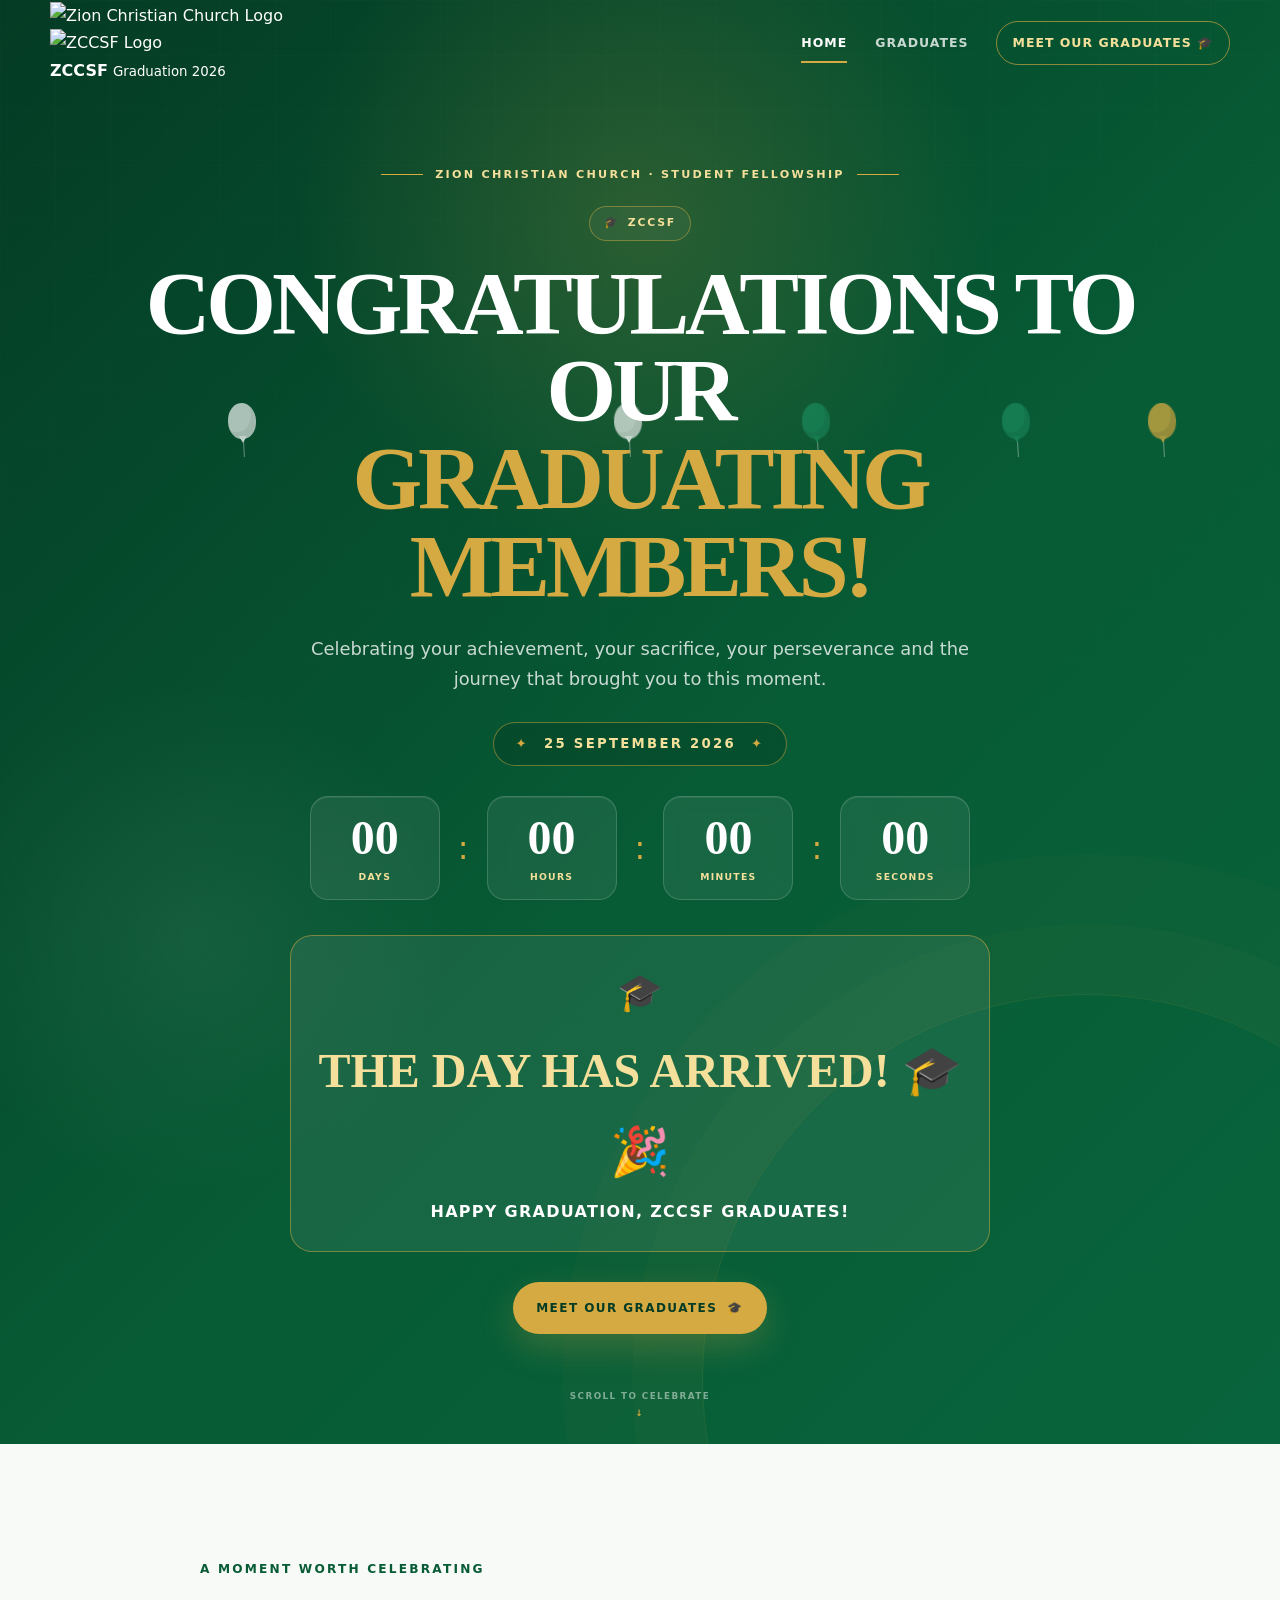
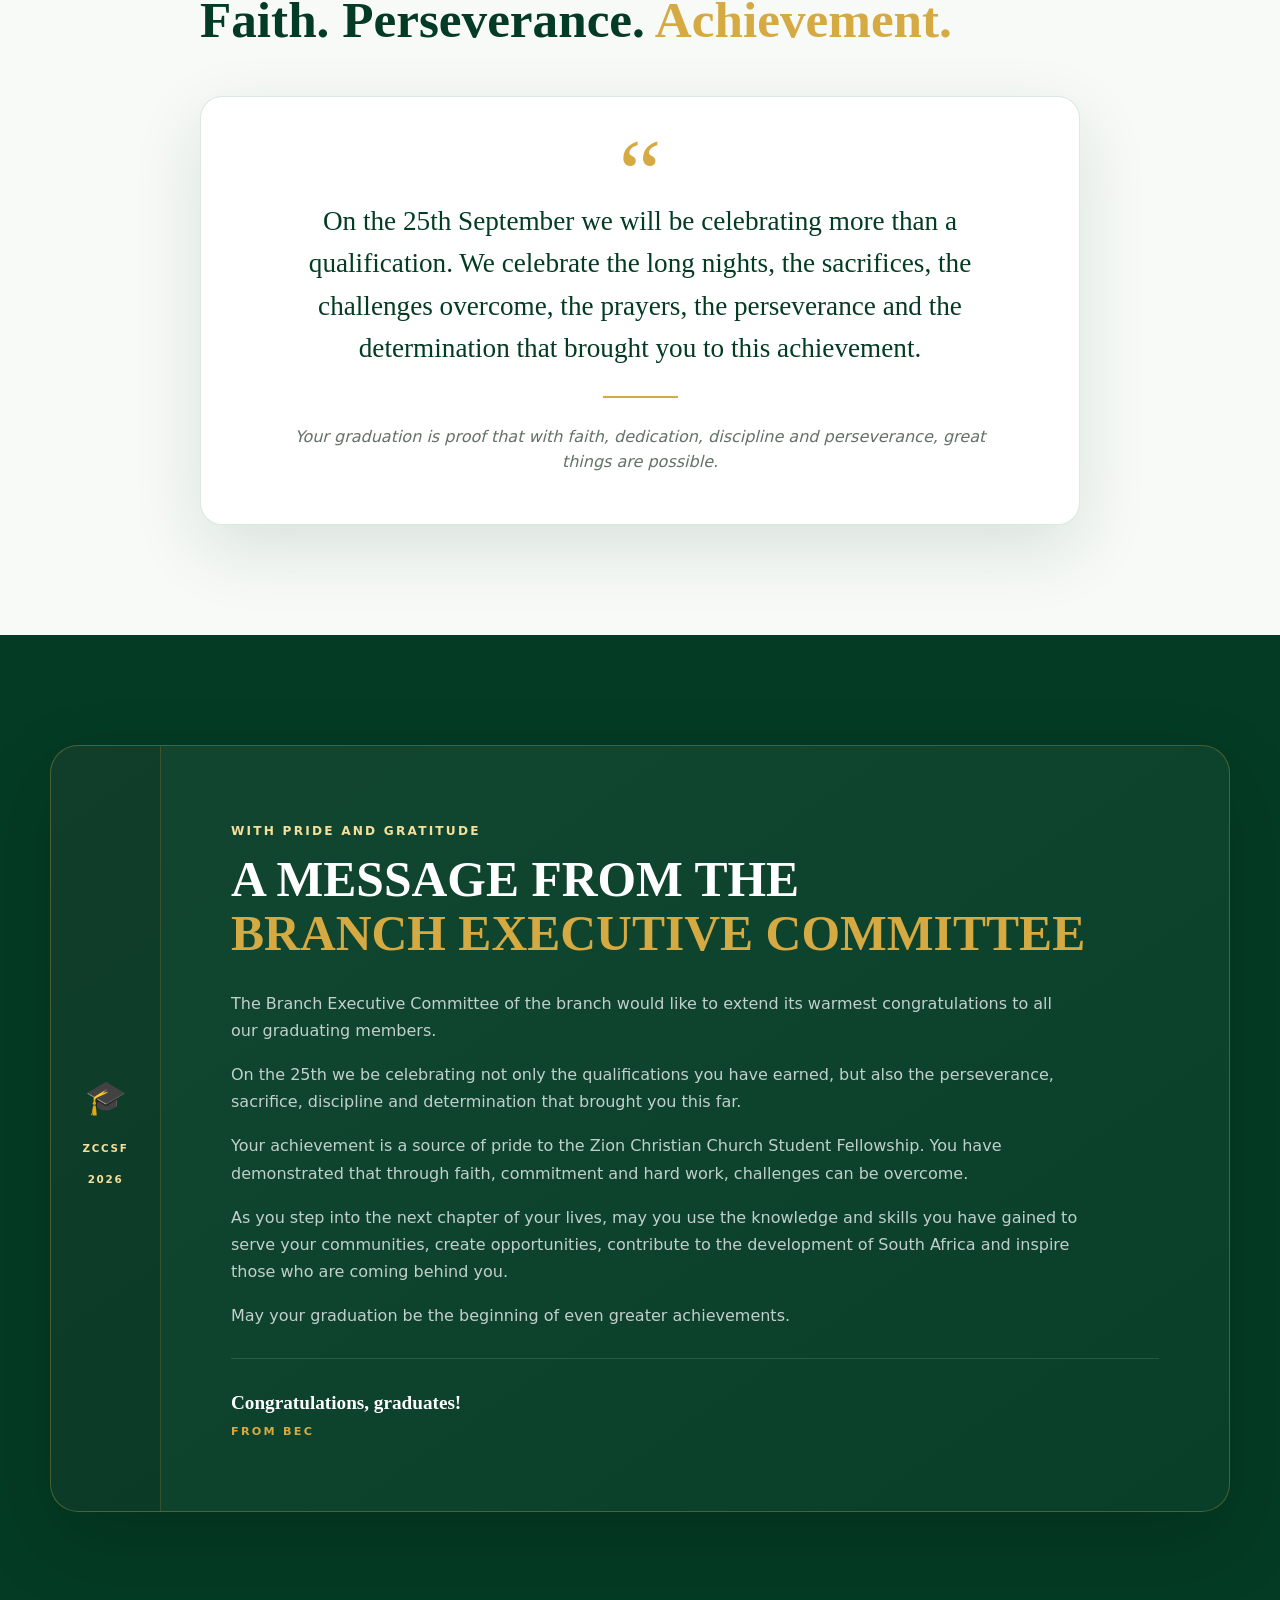
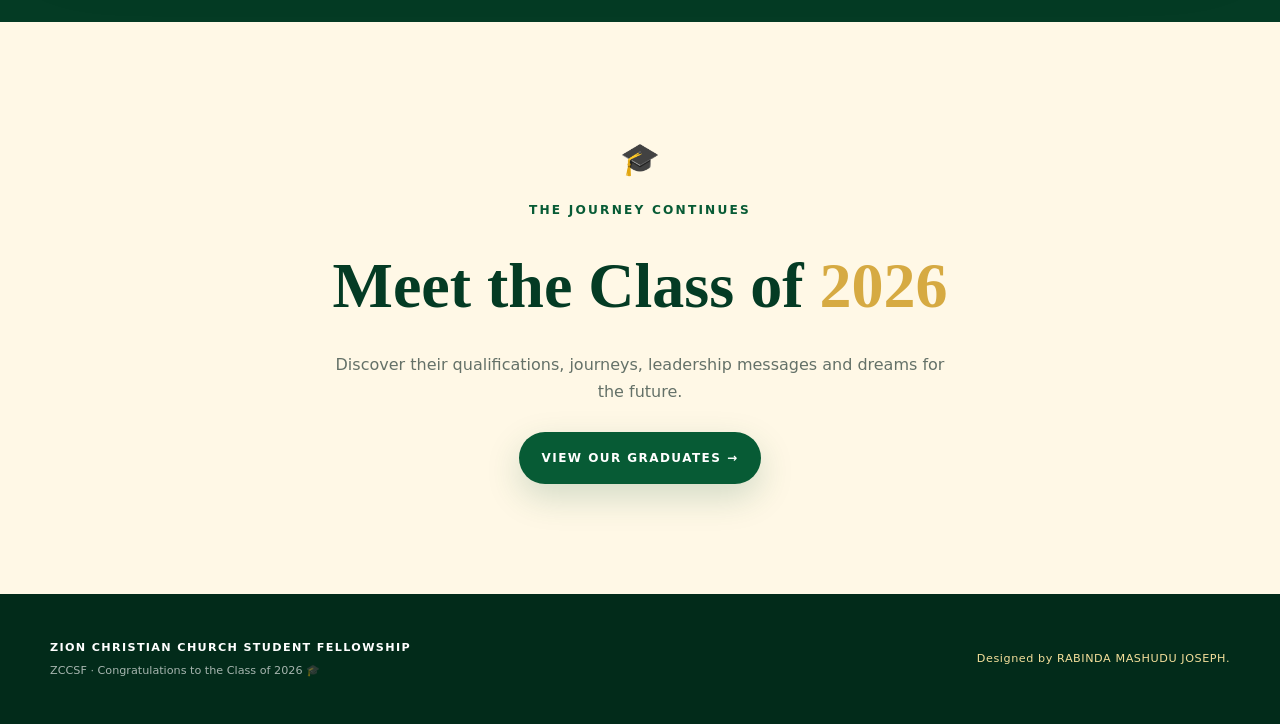
==== index.html @ c4aec748 "Update navigation header with brand logos Replaced brand link with logo links and added brand logos." ====
<!DOCTYPE html>
<html lang="en">
<head>
    <!-- =========================================================
         PAGE 1 — ZCCSF GRADUATION COUNTDOWN & CONGRATULATIONS
         ========================================================= -->
    <meta charset="UTF-8">
    <meta name="viewport" content="width=device-width, initial-scale=1.0">
    <meta name="description" content="ZCCSF Class of 2026 Graduation Congratulations">
    <title>ZCCSF | Graduation 2026</title>

    <!-- ONE MAIN CSS FILE FOR THE ENTIRE WEBSITE -->
    <link rel="stylesheet" href="css/style.css">
</head>

<body class="page-home">
    <!-- =========================================================
         DECORATIVE BACKGROUND
         ========================================================= -->
    <div class="ambient-glow glow-one"></div>
    <div class="ambient-glow glow-two"></div>
    <div id="celebration-layer" aria-hidden="true"></div>

    <!-- =========================================================
         NAVIGATION
         ========================================================= -->
    <header class="site-header">
        <nav class="navbar container" aria-label="Main navigation">
            <!--<a class="brand" href="index.html">
                <span class="brand-mark">Z</span>
                <span>
                    <strong>ZCCSF</strong>
                    <small>Graduation 2026</small>
                </span>
            </a>-->

            <div class="brand-logos">

    <a href="index.html" class="logo-link">
        <img
            src="images/zcc-logo.png"
            alt="Zion Christian Church Logo"
            class="site-logo"
        >
    </a>

    <span class="logo-divider"></span>

    <a href="index.html" class="logo-link">
        <img
            src="images/zccsf-logo.png"
            alt="ZCCSF Logo"
            class="site-logo"
        >
    </a>

    <span class="brand-text">
        <strong>ZCCSF</strong>
        <small>Graduation 2026</small>
    </span>

</div>

            <button class="nav-toggle" type="button" aria-label="Open navigation" aria-expanded="false">
                <span></span><span></span><span></span>
            </button>

            <div class="nav-links">
                <a class="active" href="index.html">Home</a>
                <a href="graduates.html">Graduates</a>
                <a class="nav-cta" href="graduates.html">Meet Our Graduates 🎓</a>
            </div>
        </nav>
    </header>

    <main>
        <!-- =====================================================
             HERO / COUNTDOWN
             ===================================================== -->
        <section class="hero section">
            <div class="hero-pattern"></div>

            <div class="container hero-content">
                <div class="eyebrow reveal">
                    <span class="eyebrow-line"></span>
                    ZION CHRISTIAN CHURCH · STUDENT FELLOWSHIP
                    <span class="eyebrow-line"></span>
                </div>

                <div class="hero-badge reveal">
                    <span>🎓</span>
                    <span>ZCCSF</span>
                </div>

                <h1 class="hero-title reveal">
                    CONGRATULATIONS TO OUR<br>
                    <span>GRADUATING MEMBERS!</span>
                </h1>

                <p class="hero-subtitle reveal">
                    Celebrating your achievement, your sacrifice, your perseverance
                    and the journey that brought you to this moment.
                </p>

                <div class="date-pill reveal">
                    <span class="date-icon">✦</span>
                    25 SEPTEMBER 2026
                    <span class="date-icon">✦</span>
                </div>

                <!-- LIVE COUNTDOWN -->
                <div id="countdown" class="countdown reveal" aria-live="polite">
                    <div class="time-box"><strong id="days">00</strong><span>DAYS</span></div>
                    <div class="time-separator">:</div>
                    <div class="time-box"><strong id="hours">00</strong><span>HOURS</span></div>
                    <div class="time-separator">:</div>
                    <div class="time-box"><strong id="minutes">00</strong><span>MINUTES</span></div>
                    <div class="time-separator">:</div>
                    <div class="time-box"><strong id="seconds">00</strong><span>SECONDS</span></div>
                </div>

                <div id="countdown-complete" class="countdown-complete" hidden>
                    <span class="complete-cap">🎓</span>
                    <h2>THE DAY HAS ARRIVED! 🎓🎉</h2>
                    <p>HAPPY GRADUATION, ZCCSF GRADUATES!</p>
                </div>

                <a class="button button-gold reveal" href="graduates.html">
                    MEET OUR GRADUATES <span>🎓</span>
                </a>
            </div>

            <!-- Floating balloons are generated by JavaScript -->
            <div class="balloon-field" id="balloon-field" aria-hidden="true"></div>

            <div class="scroll-hint">
                <span>SCROLL TO CELEBRATE</span>
                <span class="scroll-arrow">↓</span>
            </div>
        </section>

        <!-- =====================================================
             CONGRATULATORY MESSAGE
             ===================================================== -->
        <section class="message-section section section-light">
            <div class="container narrow-container">
                <div class="section-heading reveal">
                    <span class="section-kicker">A MOMENT WORTH CELEBRATING</span>
                    <h2>Faith. Perseverance. <span>Achievement.</span></h2>
                </div>

                <div class="quote-card reveal">
                    <div class="quote-mark">“</div>
                    <p>
                        <!--Today, we celebrate-->On the 25th September we will be celebrating more than a qualification. We celebrate the long nights,
                        the sacrifices, the challenges overcome, the prayers, the perseverance and
                        the determination that brought you to this achievement.
                    </p>
                    <div class="gold-rule"></div>
                    <p class="quote-secondary">
                        Your graduation is proof that with faith, dedication, discipline and perseverance,
                        great things are possible.
                    </p>
                </div>
            </div>
        </section>

        <!-- =====================================================
             BEC MESSAGE
             ===================================================== -->
        <section class="bec-section section">
            <div class="container">
                <div class="bec-card reveal">
                    <div class="bec-side">
                        <span class="mini-cap">🎓</span>
                        <span class="side-label">ZCCSF</span>
                        <span class="side-year">2026</span>
                    </div>

                    <div class="bec-content">
                        <span class="section-kicker">WITH PRIDE AND GRATITUDE</span>
                        <h2>A MESSAGE FROM THE<br><span>BRANCH EXECUTIVE COMMITTEE</span></h2>

                        <div class="bec-copy">
                            <p>
                                The Branch Executive Committee of the branch would like to extend its
                                warmest congratulations to all our graduating members.
                            </p>
                            <p>
                                <!--Today, we celebrate-->On the 25th we be celebrating not only the qualifications you have earned, but also
                                the perseverance, sacrifice, discipline and determination that brought you this far.
                            </p>
                            <p>
                                Your achievement is a source of pride to the Zion Christian Church Student Fellowship.
                                You have demonstrated that through faith, commitment and hard work, challenges can be overcome.
                            </p>
                            <p>
                                As you step into the next chapter of your lives, may you use the knowledge and skills
                                you have gained to serve your communities, create opportunities, contribute to the
                                development of South Africa and inspire those who are coming behind you.
                            </p>
                            <p>
                                May your graduation be the beginning of even greater achievements.
                            </p>
                        </div>

                        <div class="signature">
                            <strong>Congratulations, graduates!</strong>
                            <span>FROM BEC</span>
                        </div>
                    </div>
                </div>
            </div>
        </section>

        <!-- =====================================================
             PAGE 2 CALL-TO-ACTION
             ===================================================== -->
        <section class="cta-section section">
            <div class="container cta-content reveal">
                <span class="floating-cap">🎓</span>
                <span class="section-kicker">THE JOURNEY CONTINUES</span>
                <h2>Meet the Class of <span>2026</span></h2>
                <p>Discover their qualifications, journeys, leadership messages and dreams for the future.</p>
                <a class="button button-green" href="graduates.html">VIEW OUR GRADUATES →</a>
            </div>
        </section>
    </main>

    <!-- =========================================================
         FOOTER
         ========================================================= -->
    <footer class="site-footer">
        <div class="container footer-inner">
            <div>
                <strong>ZION CHRISTIAN CHURCH STUDENT FELLOWSHIP</strong>
                <span>ZCCSF · Congratulations to the Class of 2026 🎓</span>
            </div>
            <div class="footer-credit">Designed by RABINDA MASHUDU JOSEPH.</div>
        </div>
    </footer>

    <!-- ONE MAIN JAVASCRIPT FILE -->
    <script src="js/script.js"></script>
</body>
</html>
---- css/style.css ----
/* ================================================================
   ZCCSF GRADUATION 2026 — MAIN STYLESHEET
   This ONE file controls index.html and graduates.html.
   ================================================================ */

/* =========================
   01. DESIGN TOKENS
   ========================= */
:root {
    --white: #ffffff;
    --off-white: #f7faf7;
    --green: #075b35;
    --green-dark: #043b24;
    --green-mid: #0b7445;
    --green-soft: #e8f3ec;
    --gold: #d6aa42;
    --gold-light: #f4df9b;
    --gold-pale: #fff8e6;
    --ink: #14221a;
    --muted: #647168;
    --line: rgba(7, 91, 53, 0.14);
    --shadow: 0 24px 70px rgba(4, 59, 36, 0.12);
    --shadow-soft: 0 12px 35px rgba(4, 59, 36, 0.09);
    --radius: 22px;
    --container: 1180px;
}

/* =========================
   02. RESET & GLOBAL
   ========================= */
* {
    box-sizing: border-box;
    margin: 0;
    padding: 0;
}

html {
    scroll-behavior: smooth;
}

body {
    min-width: 320px;
    overflow-x: hidden;
    color: var(--ink);
    background: var(--white);
    font-family: Inter, ui-sans-serif, system-ui, -apple-system, BlinkMacSystemFont, "Segoe UI", sans-serif;
    line-height: 1.7;
}

body::selection {
    background: var(--gold);
    color: var(--green-dark);
}

img {
    display: block;
    width: 100%;
    max-width: 100%;
}

a {
    color: inherit;
    text-decoration: none;
}

button,
a {
    -webkit-tap-highlight-color: transparent;
}

button {
    font: inherit;
}

.container {
    width: min(var(--container), calc(100% - 40px));
    margin-inline: auto;
}

.narrow-container {
    width: min(880px, calc(100% - 40px));
}

.section {
    position: relative;
    padding: 110px 0;
}

.section-light {
    background: var(--off-white);
}

.centered {
    text-align: center;
}

.section-heading {
    margin-bottom: 48px;
}

.section-kicker {
    display: inline-flex;
    align-items: center;
    gap: 9px;
    color: var(--green);
    font-size: 0.76rem;
    font-weight: 800;
    letter-spacing: 0.18em;
}

.section-heading h2,
.impact-heading h2 {
    margin-top: 10px;
    color: var(--green-dark);
    font-family: Georgia, "Times New Roman", serif;
    font-size: clamp(2rem, 4vw, 3.35rem);
    line-height: 1.12;
}

.section-heading h2 span,
.impact-heading h2 span,
.hero-title span,
.page-banner h1 span,
.cta-content h2 span,
.final-content h2 span {
    color: var(--gold);
}

.section-heading p {
    max-width: 650px;
    margin: 15px auto 0;
    color: var(--muted);
}

/* =========================
   03. NAVIGATION
   ========================= */
.site-header {
    position: absolute;
    z-index: 100;
    top: 0;
    left: 0;
    width: 100%;
    color: var(--white);
}

.page-graduates .site-header {
    position: relative;
    background: var(--green-dark);
}

.navbar {
    display: flex;
    min-height: 86px;
    align-items: center;
    justify-content: space-between;
    gap: 30px;
}

.brand {
    display: inline-flex;
    align-items: center;
    gap: 11px;
}

.brand-mark {
    display: grid;
    width: 43px;
    height: 43px;
    place-items: center;
    border: 1px solid rgba(255,255,255,.45);
    border-radius: 50%;
    color: var(--green-dark);
    background: var(--gold);
    font-family: Georgia, serif;
    font-size: 1.3rem;
    font-weight: 900;
}

.brand strong,
.brand small {
    display: block;
}

.brand strong {
    font-size: 0.95rem;
    letter-spacing: .08em;
}

.brand small {
    color: rgba(255,255,255,.65);
    font-size: .66rem;
    letter-spacing: .1em;
    text-transform: uppercase;
}

.nav-links {
    display: flex;
    align-items: center;
    gap: 28px;
}

.nav-links a {
    position: relative;
    color: rgba(255,255,255,.78);
    font-size: .78rem;
    font-weight: 750;
    letter-spacing: .08em;
    text-transform: uppercase;
    transition: color .25s ease;
}

.nav-links a:hover,
.nav-links a.active {
    color: var(--white);
}

.nav-links a.active::after {
    position: absolute;
    right: 0;
    bottom: -9px;
    left: 0;
    height: 2px;
    content: "";
    background: var(--gold);
}

.nav-links .nav-cta {
    padding: 10px 15px;
    border: 1px solid rgba(214,170,66,.65);
    border-radius: 999px;
    color: var(--gold-light);
}

.nav-links .nav-cta::after {
    display: none;
}

.nav-toggle {
    display: none;
    width: 44px;
    height: 44px;
    border: 1px solid rgba(255,255,255,.25);
    border-radius: 12px;
    background: transparent;
    cursor: pointer;
}

.nav-toggle span {
    display: block;
    width: 20px;
    height: 2px;
    margin: 4px auto;
    background: var(--white);
}

/* =========================
   04. HERO
   ========================= */
.hero {
    display: flex;
    min-height: 100svh;
    align-items: center;
    overflow: hidden;
    color: var(--white);
    background:
        radial-gradient(circle at 50% 15%, rgba(214,170,66,.18), transparent 25%),
        linear-gradient(135deg, var(--green-dark), var(--green) 55%, #08643c);
}

.hero::before {
    position: absolute;
    inset: 0;
    content: "";
    opacity: .24;
    background-image:
        linear-gradient(rgba(255,255,255,.05) 1px, transparent 1px),
        linear-gradient(90deg, rgba(255,255,255,.05) 1px, transparent 1px);
    background-size: 55px 55px;
    mask-image: linear-gradient(to bottom, black, transparent 80%);
}

.hero::after {
    position: absolute;
    right: -15vw;
    bottom: -25vw;
    width: 60vw;
    height: 60vw;
    border: 1px solid rgba(214,170,66,.12);
    border-radius: 50%;
    box-shadow: 0 0 0 70px rgba(214,170,66,.025), 0 0 0 140px rgba(214,170,66,.018);
    content: "";
}

.hero-pattern {
    position: absolute;
    inset: 0;
    pointer-events: none;
    background: radial-gradient(circle at 15% 65%, rgba(255,255,255,.06), transparent 18%);
}

.hero-content {
    position: relative;
    z-index: 5;
    padding-top: 55px;
    text-align: center;
}

.eyebrow {
    display: flex;
    align-items: center;
    justify-content: center;
    gap: 12px;
    margin-bottom: 22px;
    color: var(--gold-light);
    font-size: .7rem;
    font-weight: 800;
    letter-spacing: .2em;
}

.eyebrow-line {
    width: 42px;
    height: 1px;
    background: var(--gold);
}

.hero-badge {
    display: inline-flex;
    align-items: center;
    gap: 8px;
    padding: 7px 14px;
    margin-bottom: 18px;
    border: 1px solid rgba(214,170,66,.45);
    border-radius: 999px;
    color: var(--gold-light);
    background: rgba(255,255,255,.04);
    font-size: .68rem;
    font-weight: 800;
    letter-spacing: .16em;
}

.hero-title {
    max-width: 1000px;
    margin-inline: auto;
    font-family: Georgia, "Times New Roman", serif;
    font-size: clamp(2.7rem, 7vw, 6.3rem);
    line-height: .98;
    letter-spacing: -.045em;
}

.hero-subtitle {
    max-width: 690px;
    margin: 24px auto 0;
    color: rgba(255,255,255,.78);
    font-size: clamp(.95rem, 1.8vw, 1.12rem);
}

.date-pill {
    display: inline-flex;
    align-items: center;
    gap: 15px;
    padding: 10px 22px;
    margin: 27px auto 30px;
    border: 1px solid rgba(214,170,66,.48);
    border-radius: 999px;
    color: var(--gold-light);
    background: rgba(0,0,0,.12);
    font-size: .83rem;
    font-weight: 900;
    letter-spacing: .17em;
}

.date-icon {
    color: var(--gold);
}

.countdown {
    display: flex;
    align-items: center;
    justify-content: center;
    gap: clamp(6px, 2vw, 18px);
    margin: 0 auto 35px;
}

.time-box {
    min-width: clamp(62px, 11vw, 130px);
    padding: 17px 10px 14px;
    border: 1px solid rgba(255,255,255,.16);
    border-radius: 18px;
    background: rgba(255,255,255,.07);
    box-shadow: inset 0 1px rgba(255,255,255,.08);
    backdrop-filter: blur(12px);
}

.time-box strong {
    display: block;
    color: var(--white);
    font-family: Georgia, serif;
    font-size: clamp(1.8rem, 4vw, 3rem);
    line-height: 1;
}

.time-box span {
    display: block;
    margin-top: 7px;
    color: var(--gold-light);
    font-size: .58rem;
    font-weight: 900;
    letter-spacing: .14em;
}

.time-separator {
    color: var(--gold);
    font-size: 2rem;
    font-weight: 200;
}

.countdown-complete {
    max-width: 700px;
    padding: 26px;
    margin: 0 auto 30px;
    border: 1px solid rgba(214,170,66,.5);
    border-radius: var(--radius);
    background: rgba(255,255,255,.07);
}

.countdown-complete[hidden] {
    display: none;
}

.complete-cap {
    display: block;
    margin-bottom: 5px;
    font-size: 2.3rem;
}

.countdown-complete h2 {
    color: var(--gold-light);
    font-family: Georgia, serif;
    font-size: clamp(1.7rem, 4vw, 3rem);
}

.countdown-complete p {
    margin-top: 5px;
    font-weight: 800;
    letter-spacing: .08em;
}

.button {
    display: inline-flex;
    min-height: 52px;
    align-items: center;
    justify-content: center;
    gap: 10px;
    padding: 12px 23px;
    border-radius: 999px;
    font-size: .75rem;
    font-weight: 900;
    letter-spacing: .12em;
    text-transform: uppercase;
    transition: transform .25s ease, box-shadow .25s ease, background .25s ease;
}

.button:hover {
    transform: translateY(-3px);
}

.button-gold {
    color: var(--green-dark);
    background: var(--gold);
    box-shadow: 0 13px 35px rgba(214,170,66,.24);
}

.button-green {
    color: var(--white);
    background: var(--green);
    box-shadow: 0 13px 35px rgba(7,91,53,.18);
}

.scroll-hint {
    position: absolute;
    z-index: 5;
    bottom: 23px;
    left: 50%;
    display: grid;
    gap: 2px;
    justify-items: center;
    transform: translateX(-50%);
    color: rgba(255,255,255,.48);
    font-size: .55rem;
    font-weight: 800;
    letter-spacing: .16em;
}

.scroll-arrow {
    color: var(--gold);
    animation: bob 1.6s ease-in-out infinite;
}

/* =========================
   05. BALLOONS & PARTICLES
   ========================= */
.balloon-field {
    position: absolute;
    z-index: 3;
    inset: 0;
    pointer-events: none;
}

.balloon {
    position: absolute;
    bottom: -120px;
    width: 28px;
    height: 36px;
    border-radius: 50% 50% 48% 48%;
    opacity: .75;
    cursor: pointer;
    pointer-events: auto;
    animation: floatBalloon var(--duration) linear forwards;
}

.balloon::before {
    position: absolute;
    right: 4px;
    bottom: -18px;
    left: 50%;
    width: 1px;
    height: 20px;
    content: "";
    background: rgba(255,255,255,.5);
}

.balloon::after {
    position: absolute;
    bottom: -4px;
    left: 50%;
    width: 0;
    height: 0;
    border-right: 4px solid transparent;
    border-left: 4px solid transparent;
    border-top: 7px solid currentColor;
    content: "";
    transform: translateX(-50%);
}

.balloon.gold {
    color: var(--gold);
    background: var(--gold);
    box-shadow: inset -5px -7px rgba(0,0,0,.08);
}

.balloon.white {
    color: var(--white);
    background: rgba(255,255,255,.88);
    box-shadow: inset -5px -7px rgba(0,0,0,.06);
}

.balloon.green {
    color: #19875a;
    background: #19875a;
    box-shadow: inset -5px -7px rgba(0,0,0,.08);
}

.confetti-piece {
    position: fixed;
    z-index: 999;
    width: 7px;
    height: 12px;
    pointer-events: none;
    animation: confettiFall 900ms cubic-bezier(.15,.8,.25,1) forwards;
}

/* =========================
   06. MESSAGE / BEC
   ========================= */
.quote-card {
    position: relative;
    padding: 50px clamp(25px, 6vw, 70px);
    border: 1px solid var(--line);
    border-radius: var(--radius);
    background: var(--white);
    box-shadow: var(--shadow);
    text-align: center;
}

.quote-mark {
    color: var(--gold);
    font-family: Georgia, serif;
    font-size: 6rem;
    line-height: .55;
}

.quote-card p {
    color: var(--green-dark);
    font-family: Georgia, serif;
    font-size: clamp(1.2rem, 2.5vw, 1.7rem);
    line-height: 1.55;
}

.gold-rule {
    width: 75px;
    height: 2px;
    margin: 27px auto;
    background: var(--gold);
}

.quote-card .quote-secondary {
    color: var(--muted);
    font-family: inherit;
    font-size: 1rem;
    font-style: italic;
}

.bec-section {
    background: var(--green-dark);
    color: var(--white);
}

.bec-card {
    display: grid;
    grid-template-columns: 110px 1fr;
    overflow: hidden;
    border: 1px solid rgba(214,170,66,.3);
    border-radius: 28px;
    background: linear-gradient(145deg, rgba(255,255,255,.06), rgba(255,255,255,.025));
    box-shadow: 0 30px 80px rgba(0,0,0,.16);
}

.bec-side {
    display: flex;
    flex-direction: column;
    align-items: center;
    justify-content: center;
    gap: 14px;
    padding: 30px 10px;
    border-right: 1px solid rgba(214,170,66,.2);
    background: rgba(0,0,0,.12);
}

.mini-cap {
    font-size: 2.1rem;
}

.side-label,
.side-year {
    color: var(--gold-light);
    font-size: .65rem;
    font-weight: 900;
    letter-spacing: .16em;
}

.bec-content {
    padding: clamp(30px, 6vw, 70px);
}

.bec-content .section-kicker {
    color: var(--gold-light);
}

.bec-content h2 {
    margin: 9px 0 28px;
    font-family: Georgia, serif;
    font-size: clamp(1.9rem, 4vw, 3.1rem);
    line-height: 1.1;
}

.bec-content h2 span {
    color: var(--gold);
}

.bec-copy {
    max-width: 850px;
    color: rgba(255,255,255,.75);
}

.bec-copy p + p {
    margin-top: 17px;
}

.signature {
    display: flex;
    flex-direction: column;
    gap: 3px;
    padding-top: 28px;
    margin-top: 28px;
    border-top: 1px solid rgba(255,255,255,.12);
}

.signature strong {
    color: var(--white);
    font-family: Georgia, serif;
    font-size: 1.2rem;
}

.signature span {
    color: var(--gold);
    font-size: .7rem;
    font-weight: 900;
    letter-spacing: .2em;
}

/* =========================
   07. CTA
   ========================= */
.cta-section {
    overflow: hidden;
    background: var(--gold-pale);
}

.cta-content {
    text-align: center;
}

.cta-content h2 {
    margin: 10px 0;
    color: var(--green-dark);
    font-family: Georgia, serif;
    font-size: clamp(2.2rem, 5vw, 4.3rem);
}

.cta-content p {
    max-width: 620px;
    margin: 0 auto 27px;
    color: var(--muted);
}

.floating-cap {
    display: block;
    margin-bottom: 8px;
    font-size: 2rem;
    animation: capFloat 2.7s ease-in-out infinite;
}

/* =========================
   08. PAGE BANNER
   ========================= */
.page-banner {
    position: relative;
    overflow: hidden;
    padding: 105px 0 90px;
    color: var(--white);
    background:
        radial-gradient(circle at 80% 15%, rgba(214,170,66,.22), transparent 28%),
        linear-gradient(135deg, var(--green-dark), var(--green));
}

.page-banner::after {
    position: absolute;
    right: -80px;
    bottom: -140px;
    width: 360px;
    height: 360px;
    border: 1px solid rgba(214,170,66,.25);
    border-radius: 50%;
    content: "";
}

.page-banner-content {
    position: relative;
    z-index: 2;
}

.page-banner .section-kicker {
    color: var(--gold-light);
}

.page-banner h1 {
    max-width: 800px;
    margin-top: 10px;
    font-family: Georgia, serif;
    font-size: clamp(2.5rem, 6vw, 5rem);
    line-height: 1;
    letter-spacing: -.04em;
}

.page-banner p {
    margin-top: 15px;
    color: rgba(255,255,255,.72);
}

/* =========================
   09. LEADERS
   ========================= */
.leaders-grid {
    display: grid;
    grid-template-columns: repeat(2, 1fr);
    gap: 25px;
}

.leader-card {
    overflow: hidden;
    border: 1px solid var(--line);
    border-radius: var(--radius);
    background: var(--white);
    box-shadow: var(--shadow-soft);
}

.leader-photo {
    position: relative;
    height: 290px;
    overflow: hidden;
    background:
        linear-gradient(145deg, rgba(7,91,53,.94), rgba(4,59,36,.98)),
        repeating-linear-gradient(45deg, transparent 0 12px, rgba(214,170,66,.1) 12px 13px);
}

.leader-photo img {
    height: 100%;
    object-fit: cover;
}

.leader-photo.placeholder .photo-placeholder {
    display: grid;
}

.photo-placeholder {
    position: absolute;
    inset: 0;
    display: none;
    place-items: center;
    color: rgba(255,255,255,.78);
    font-size: .8rem;
    font-weight: 900;
    letter-spacing: .16em;
    line-height: 1.6;
    text-align: center;
}

.leader-body {
    padding: 30px;
}

.leader-role,
.graduate-label {
    color: var(--green);
    font-size: .66rem;
    font-weight: 900;
    letter-spacing: .16em;
}

.leader-body h3 {
    margin: 7px 0 20px;
    color: var(--green-dark);
    font-family: Georgia, serif;
    font-size: 1.45rem;
    line-height: 1.2;
}

.leader-body p {
    color: var(--muted);
    font-size: .92rem;
}

.leader-body p + p {
    margin-top: 12px;
}

/* =========================
   10. GRADUATES
   ========================= */
.graduates-section {
    background:
        radial-gradient(circle at 10% 10%, rgba(214,170,66,.07), transparent 25%),
        var(--white);
}

.graduates-grid {
    display: grid;
    grid-template-columns: repeat(2, 1fr);
    gap: 30px;
}

.graduate-card {
    overflow: hidden;
    border: 1px solid var(--line);
    border-radius: 26px;
    background: var(--white);
    box-shadow: var(--shadow-soft);
    transition: transform .3s ease, box-shadow .3s ease;
}

.graduate-card:hover {
    transform: translateY(-7px);
    box-shadow: var(--shadow);
}

.graduate-photo {
    position: relative;
    height: 420px;
    overflow: hidden;
    background:
        radial-gradient(circle at 50% 30%, rgba(214,170,66,.2), transparent 25%),
        linear-gradient(145deg, var(--green), var(--green-dark));
}

.graduate-photo img {
    height: 100%;
    object-fit: cover;
}

.graduate-photo.placeholder .photo-placeholder {
    display: grid;
}

.photo-number {
    position: absolute;
    right: 18px;
    bottom: 15px;
    display: grid;
    width: 43px;
    height: 43px;
    place-items: center;
    border: 1px solid rgba(255,255,255,.35);
    border-radius: 50%;
    color: var(--gold-light);
    background: rgba(0,0,0,.2);
    font-family: Georgia, serif;
    font-size: .85rem;
}

.graduate-content {
    padding: 30px;
}

.graduate-content h3 {
    margin-top: 6px;
    color: var(--green-dark);
    font-family: Georgia, serif;
    font-size: 2rem;
    line-height: 1.1;
}

.student-number {
    margin-top: 5px;
    color: var(--muted);
    font-size: .75rem;
}

.student-number strong {
    color: var(--green);
}

.detail-list {
    display: grid;
    gap: 10px;
    padding: 20px 0;
    margin-top: 18px;
    border-top: 1px solid var(--line);
    border-bottom: 1px solid var(--line);
}

.detail-list div {
    display: grid;
    grid-template-columns: 125px 1fr;
    gap: 15px;
}

.detail-list span {
    color: var(--muted);
    font-size: .72rem;
    font-weight: 700;
}

.detail-list strong {
    color: var(--ink);
    font-size: .78rem;
}

.description {
    padding-top: 20px;
}

.description h4 {
    margin-bottom: 10px;
    color: var(--green);
    font-size: .65rem;
    letter-spacing: .15em;
}

.description p {
    color: var(--muted);
    font-size: .86rem;
}

.description p + p {
    margin-top: 10px;
}

.inspiration {
    padding: 17px 18px;
    margin-top: 20px;
    border-left: 3px solid var(--gold);
    color: var(--green-dark);
    background: var(--gold-pale);
    font-size: .82rem;
    font-style: italic;
}

.inspiration span {
    margin-right: 5px;
    color: var(--gold);
}

/* =========================
   11. IMPACT
   ========================= */
.impact-card {
    display: grid;
    grid-template-columns: .8fr 1.2fr;
    gap: 60px;
    padding: clamp(30px, 6vw, 70px);
    border: 1px solid var(--line);
    border-radius: 28px;
    background: var(--white);
    box-shadow: var(--shadow);
}

.impact-heading h2 {
    font-size: clamp(2rem, 4vw, 3.4rem);
}

.impact-content {
    color: var(--muted);
}

.impact-lead {
    color: var(--green-dark);
    font-size: 1.05rem;
}

.impact-pillars {
    display: flex;
    flex-wrap: wrap;
    gap: 9px;
    margin: 25px 0;
}

.impact-pillars span {
    padding: 7px 11px;
    border: 1px solid var(--line);
    border-radius: 999px;
    color: var(--green);
    background: var(--green-soft);
    font-size: .68rem;
    font-weight: 800;
}

.impact-final {
    padding: 20px;
    margin-top: 25px;
    border-left: 3px solid var(--gold);
    color: var(--green-dark);
    background: var(--gold-pale);
    font-family: Georgia, serif;
    font-size: 1.05rem;
    line-height: 1.65;
}

.impact-final strong {
    color: var(--green);
}

/* =========================
   12. FINAL CELEBRATION
   ========================= */
.final-section {
    overflow: hidden;
    color: var(--white);
    background:
        radial-gradient(circle at 50% 0%, rgba(214,170,66,.22), transparent 32%),
        linear-gradient(135deg, var(--green-dark), var(--green));
}

.final-content {
    position: relative;
    z-index: 2;
    text-align: center;
}

.final-cap {
    margin-bottom: 10px;
    font-size: 3rem;
    animation: capFloat 2.7s ease-in-out infinite;
}

.final-content .section-kicker {
    color: var(--gold-light);
}

.final-content h2 {
    margin: 10px 0 25px;
    font-family: Georgia, serif;
    font-size: clamp(2.5rem, 6vw, 5rem);
    line-height: 1;
}

.final-content > p {
    max-width: 720px;
    margin: 0 auto;
    color: rgba(255,255,255,.75);
    font-size: 1.05rem;
}

.final-lines {
    display: grid;
    gap: 4px;
    max-width: 520px;
    padding: 25px 0;
    margin: 25px auto;
    border-top: 1px solid rgba(255,255,255,.14);
    border-bottom: 1px solid rgba(255,255,255,.14);
    color: var(--gold-light);
    font-family: Georgia, serif;
    font-size: 1.15rem;
}

.make-your-mark {
    font-family: Georgia, serif;
    font-size: 1.45rem !important;
}

.proud {
    display: inline-block;
    padding: 11px 18px;
    margin-top: 20px;
    border: 1px solid rgba(214,170,66,.5);
    border-radius: 999px;
    color: var(--gold-light);
    font-size: .78rem;
    font-weight: 900;
    letter-spacing: .1em;
}

/* =========================
   13. FOOTER
   ========================= */
.site-footer {
    color: rgba(255,255,255,.65);
    background: #022b1a;
}

.footer-inner {
    display: flex;
    min-height: 130px;
    align-items: center;
    justify-content: space-between;
    gap: 30px;
    font-size: .7rem;
}

.footer-inner strong,
.footer-inner span {
    display: block;
}

.footer-inner strong {
    color: var(--white);
    letter-spacing: .12em;
}

.footer-inner span {
    margin-top: 3px;
}

.footer-credit {
    color: var(--gold-light);
    text-align: right;
    letter-spacing: .05em;
}

/* =========================
   14. SCROLL REVEAL
   ========================= */
.reveal {
    opacity: 0;
    transform: translateY(22px);
    transition: opacity .75s ease, transform .75s ease;
}

.reveal.visible {
    opacity: 1;
    transform: translateY(0);
}

/* =========================
   15. AMBIENT EFFECTS
   ========================= */
.ambient-glow {
    position: fixed;
    z-index: -1;
    width: 260px;
    height: 260px;
    border-radius: 50%;
    filter: blur(60px);
    pointer-events: none;
    opacity: .08;
}

.glow-one {
    top: 15%;
    left: -100px;
    background: var(--green);
}

.glow-two {
    right: -100px;
    bottom: 15%;
    background: var(--gold);
}

/* =========================
   16. ANIMATIONS
   ========================= */
@keyframes floatBalloon {
    0% {
        transform: translateY(0) translateX(0) rotate(-3deg);
    }
    50% {
        transform: translateY(-55vh) translateX(18px) rotate(5deg);
    }
    100% {
        transform: translateY(-125vh) translateX(-10px) rotate(-3deg);
    }
}

@keyframes confettiFall {
    0% {
        opacity: 1;
        transform: translate(0, 0) rotate(0);
    }
    100% {
        opacity: 0;
        transform: translate(var(--x), var(--y)) rotate(540deg);
    }
}

@keyframes bob {
    0%, 100% { transform: translateY(0); }
    50% { transform: translateY(5px); }
}

@keyframes capFloat {
    0%, 100% { transform: translateY(0) rotate(-2deg); }
    50% { transform: translateY(-8px) rotate(2deg); }
}

/* =========================
   17. RESPONSIVE — TABLETS
   ========================= */
@media (max-width: 900px) {
    .section {
        padding: 85px 0;
    }

    .impact-card {
        grid-template-columns: 1fr;
        gap: 30px;
    }

    .leaders-grid,
    .graduates-grid {
        grid-template-columns: 1fr;
    }

    .graduate-photo {
        height: min(500px, 70vw);
    }
}

/* =========================
   18. RESPONSIVE — MOBILE
   ========================= */
@media (max-width: 700px) {
    .container,
    .narrow-container {
        width: min(100% - 28px, var(--container));
    }

    .section {
        padding: 70px 0;
    }

    .navbar {
        min-height: 74px;
    }

    .nav-toggle {
        display: block;
    }

    .nav-links {
        position: absolute;
        top: 74px;
        right: 14px;
        left: 14px;
        display: none;
        flex-direction: column;
        align-items: stretch;
        gap: 0;
        padding: 8px;
        border: 1px solid rgba(255,255,255,.14);
        border-radius: 16px;
        background: rgba(4,59,36,.98);
        box-shadow: 0 20px 40px rgba(0,0,0,.25);
    }

    .nav-links.open {
        display: flex;
    }

    .nav-links a {
        padding: 12px 14px;
    }

    .nav-links a.active::after {
        display: none;
    }

    .nav-links .nav-cta {
        margin-top: 5px;
        text-align: center;
    }

    .hero {
        min-height: 100svh;
    }

    .hero-content {
        padding-top: 35px;
    }

    .eyebrow {
        font-size: .57rem;
        letter-spacing: .13em;
    }

    .eyebrow-line {
        width: 18px;
    }

    .hero-title {
        font-size: clamp(2.25rem, 12vw, 4.2rem);
    }

    .hero-subtitle {
        font-size: .88rem;
    }

    .date-pill {
        padding: 9px 13px;
        font-size: .65rem;
        letter-spacing: .11em;
    }

    .countdown {
        gap: 4px;
    }

    .time-box {
        min-width: 61px;
        padding: 13px 6px;
        border-radius: 13px;
    }

    .time-box strong {
        font-size: 1.6rem;
    }

    .time-box span {
        font-size: .48rem;
        letter-spacing: .08em;
    }

    .time-separator {
        font-size: 1.2rem;
    }

    .button {
        width: 100%;
        max-width: 310px;
    }

    .bec-card {
        grid-template-columns: 1fr;
    }

    .bec-side {
        flex-direction: row;
        justify-content: center;
        min-height: 85px;
        border-right: 0;
        border-bottom: 1px solid rgba(214,170,66,.2);
    }

    .bec-content {
        padding: 30px 23px;
    }

    .quote-card {
        padding: 35px 20px;
    }

    .quote-mark {
        font-size: 4rem;
    }

    .page-banner {
        padding: 75px 0 65px;
    }

    .page-banner h1 {
        font-size: clamp(2.35rem, 12vw, 4rem);
    }

    .leader-photo {
        height: 260px;
    }

    .leader-body,
    .graduate-content {
        padding: 23px;
    }

    .graduate-content h3 {
        font-size: 1.7rem;
    }

    .detail-list div {
        grid-template-columns: 1fr;
        gap: 1px;
    }

    .graduate-photo {
        height: 380px;
    }

    .footer-inner {
        flex-direction: column;
        align-items: flex-start;
        justify-content: center;
        min-height: 160px;
        padding: 25px 0;
    }

    .footer-credit {
        text-align: left;
    }
}

/* =========================
   19. VERY SMALL PHONES
   ========================= */
@media (max-width: 380px) {
    .time-box {
        min-width: 53px;
    }

    .time-box strong {
        font-size: 1.4rem;
    }

    .time-box span {
        font-size: .42rem;
    }

    .time-separator {
        font-size: 1rem;
    }

    .hero-title {
        font-size: 2.2rem;
    }
}

/* =========================
   20. REDUCED MOTION ACCESSIBILITY
   ========================= */
@media (prefers-reduced-motion: reduce) {
    html {
        scroll-behavior: auto;
    }

    *,
    *::before,
    *::after {
        animation-duration: .01ms !important;
        animation-iteration-count: 1 !important;
        transition-duration: .01ms !important;
    }

    .reveal {
        opacity: 1;
        transform: none;
    }
}
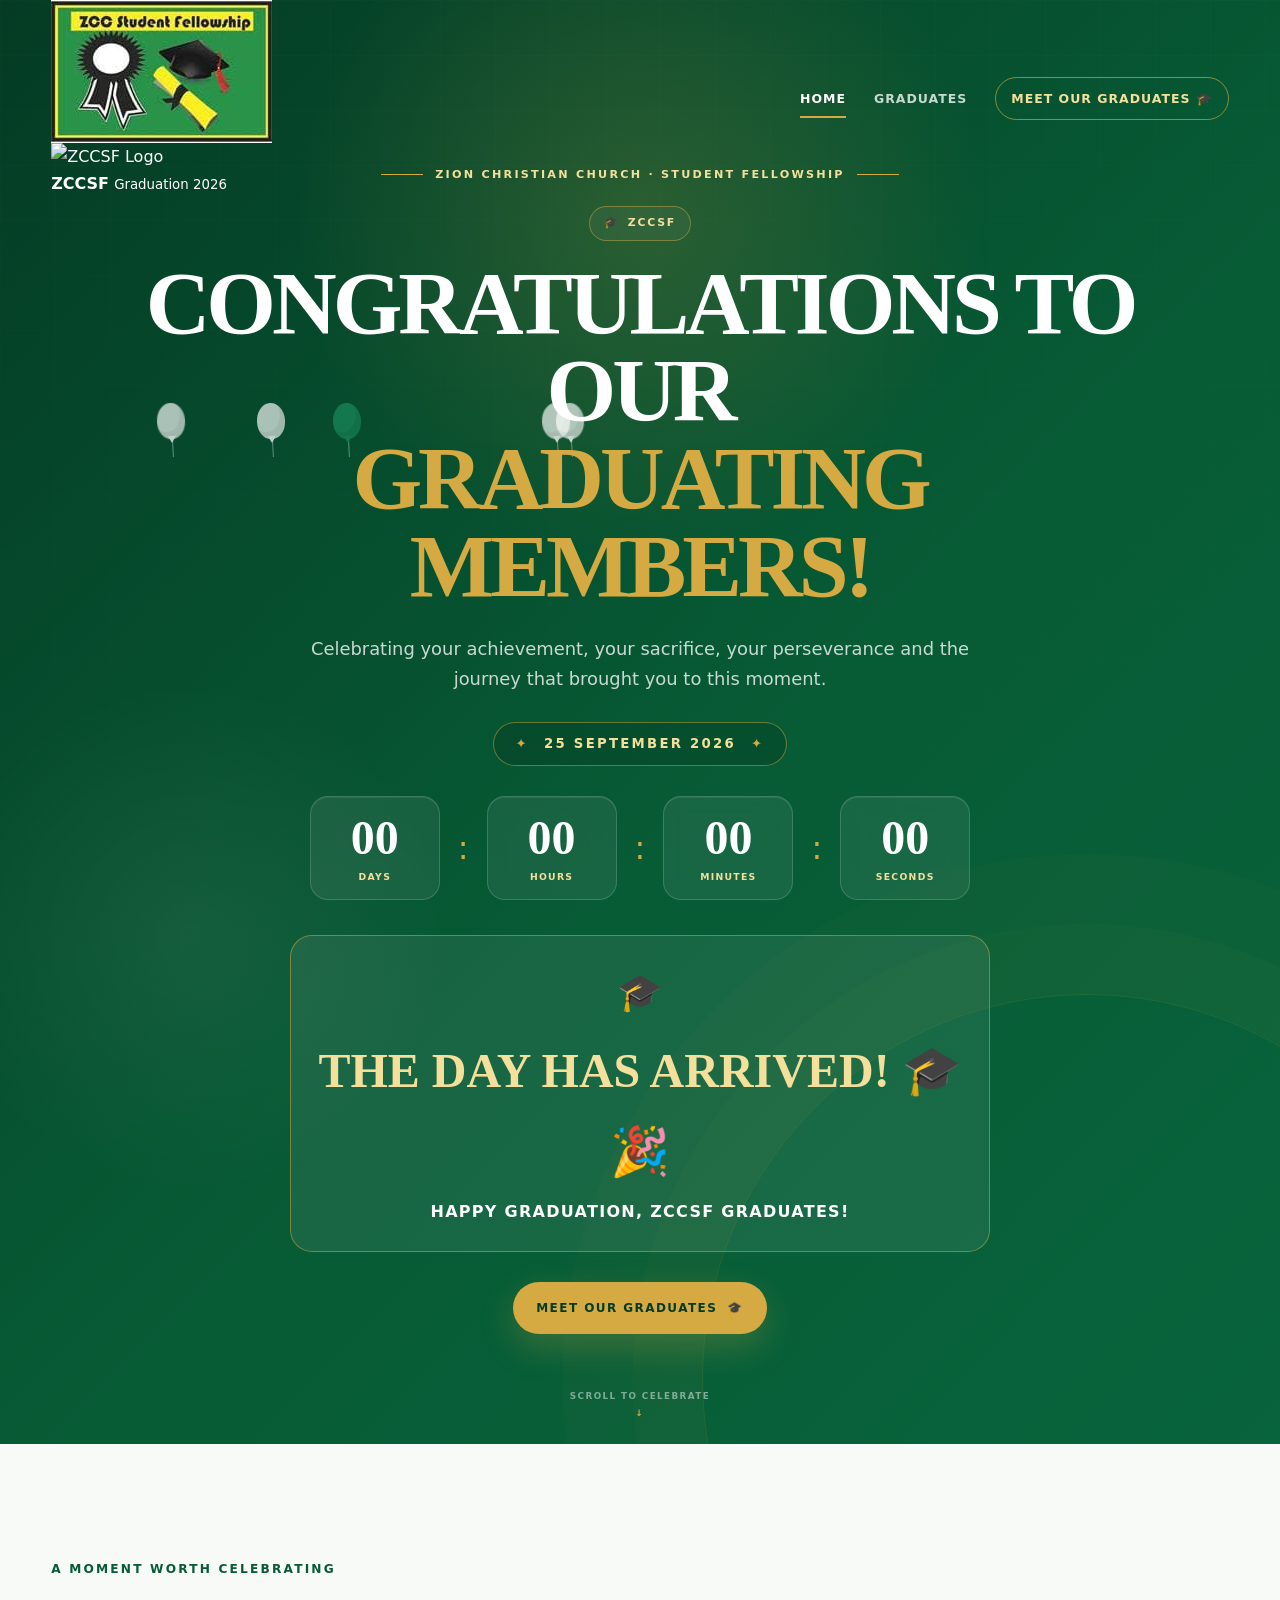
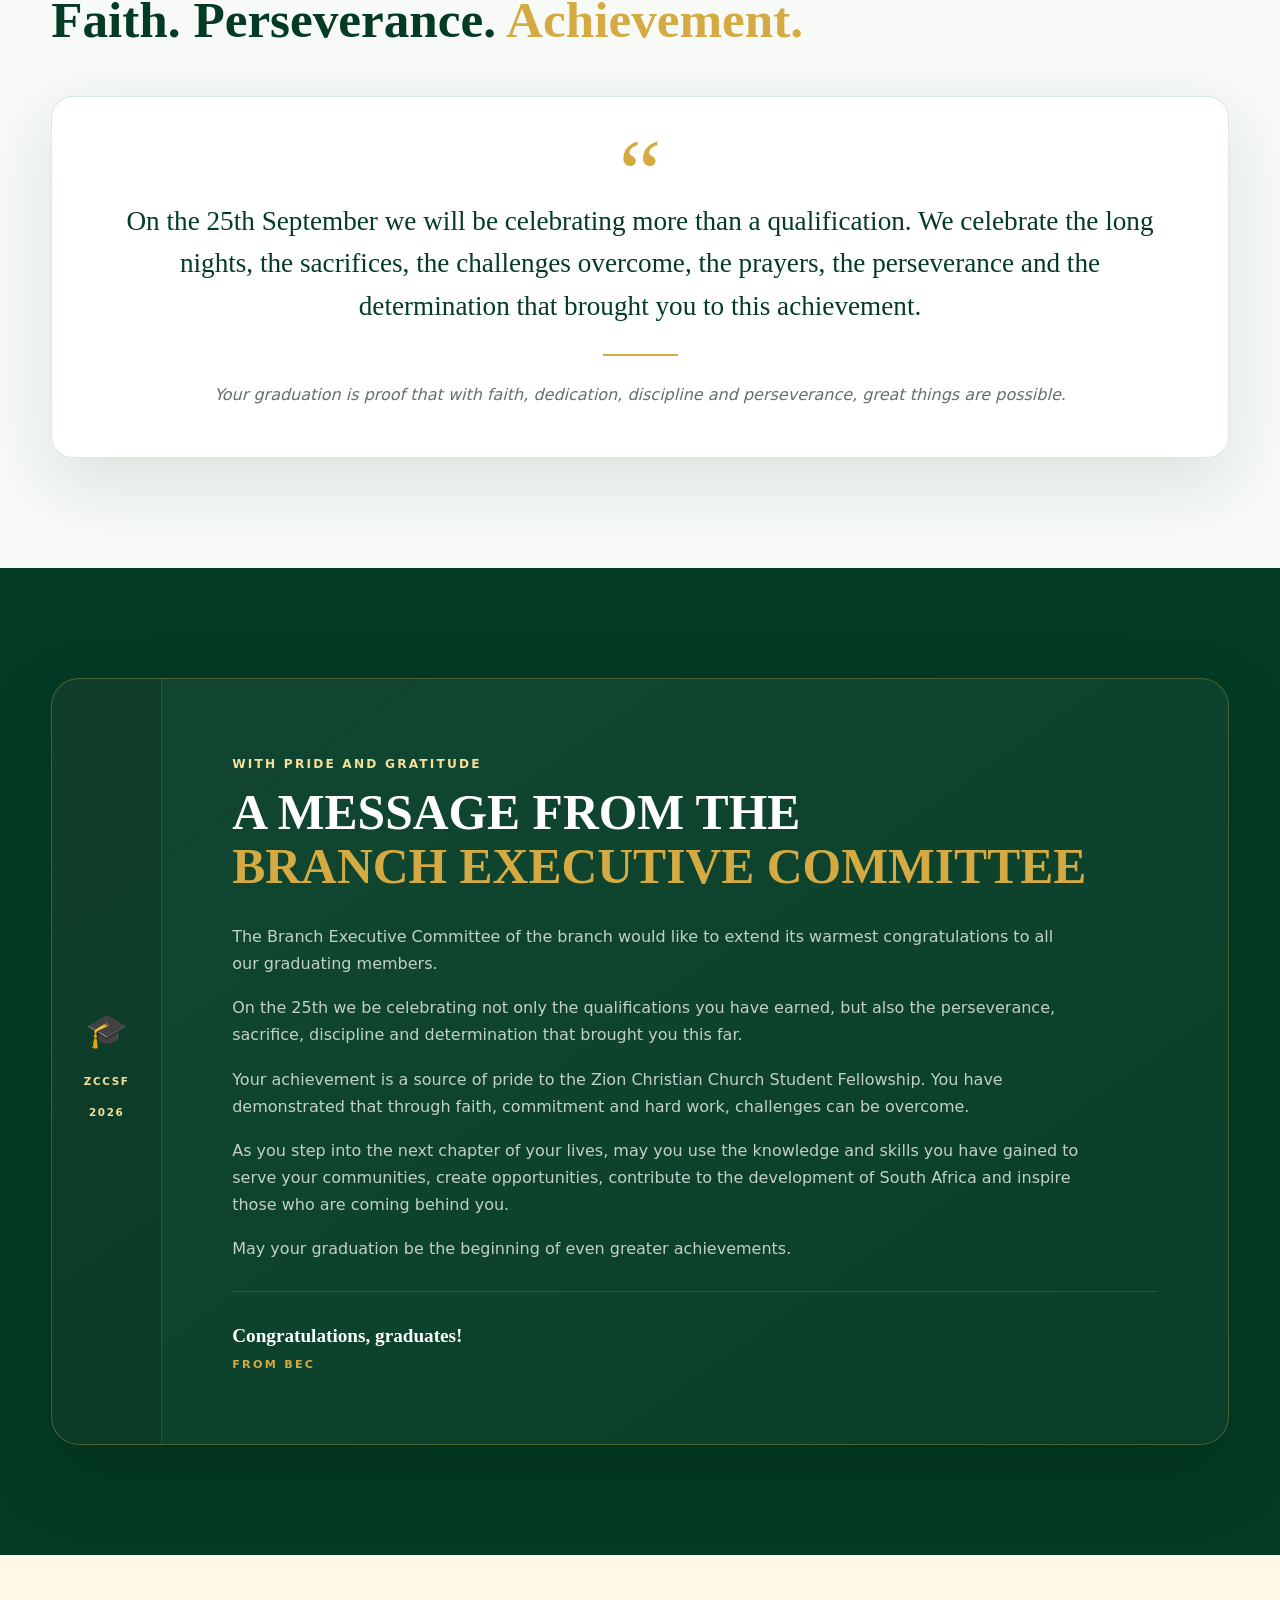
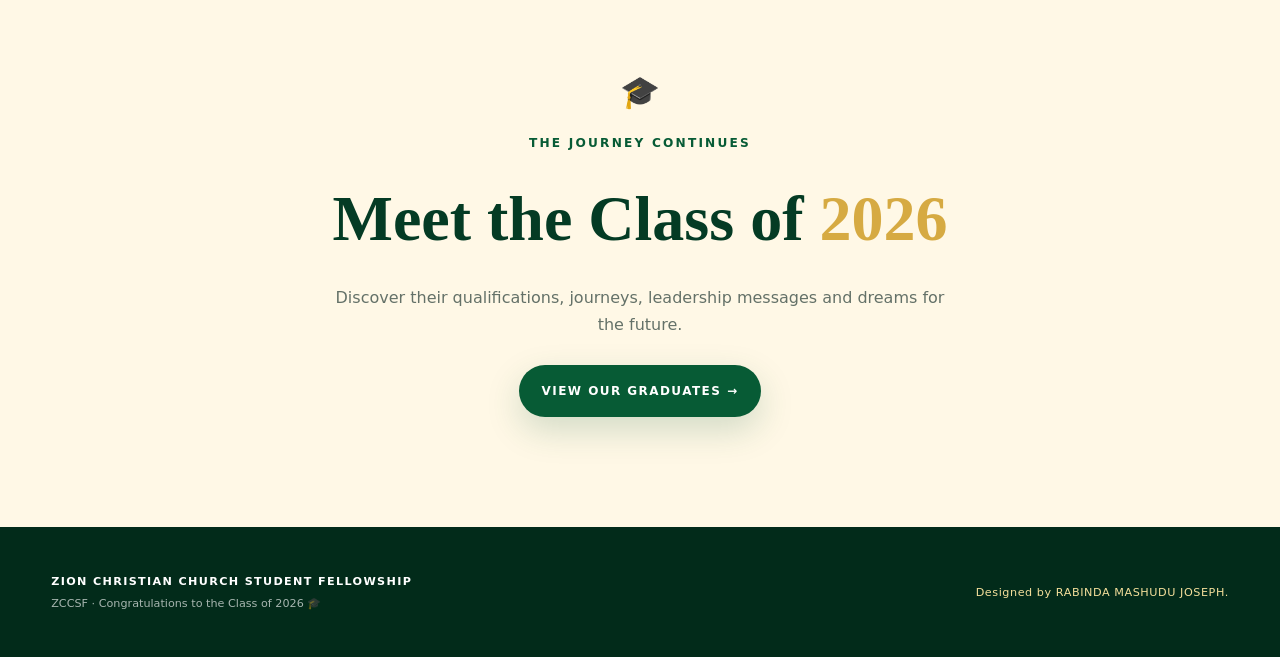
==== commit 95d1d7c4: "Update logo image sources in index.html" ====
--- a/index.html
+++ b/index.html
@@ -38,7 +38,7 @@
 
     <a href="index.html" class="logo-link">
         <img
-            src="images/zcc-logo.png"
+            src="images/ZCCSF.jpeg"
             alt="Zion Christian Church Logo"
             class="site-logo"
         >
@@ -48,7 +48,7 @@
 
     <a href="index.html" class="logo-link">
         <img
-            src="images/zccsf-logo.png"
+            src="images/ANNI.jpeg"
             alt="ZCCSF Logo"
             class="site-logo"
         >
--- a/css/style.css
+++ b/css/style.css
@@ -1493,3 +1493,451 @@
         transform: none;
     }
 }
+
+
+/* =========================================================
+   RESPONSIVE DESIGN
+   Works on phones, tablets, laptops and desktops
+   ========================================================= */
+
+/* ---------- GENERAL RESPONSIVE FIXES ---------- */
+
+html {
+    width: 100%;
+    overflow-x: hidden;
+}
+
+body {
+    width: 100%;
+    overflow-x: hidden;
+}
+
+img {
+    max-width: 100%;
+    height: auto;
+}
+
+.container {
+    width: min(92%, 1200px);
+    margin: 0 auto;
+}
+
+
+/* =========================================================
+   TABLETS
+   768px - 1024px
+   ========================================================= */
+
+@media (max-width: 1024px) {
+
+    .container {
+        width: min(92%, 900px);
+    }
+
+    .hero-content {
+        padding: 70px 20px;
+    }
+
+    .hero-title {
+        font-size: clamp(2.5rem, 6vw, 4.5rem);
+    }
+
+    .hero-subtitle {
+        font-size: 1rem;
+    }
+
+    .leadership-grid,
+    .graduates-grid {
+        grid-template-columns: repeat(2, 1fr);
+        gap: 20px;
+    }
+
+    .impact-grid {
+        grid-template-columns: repeat(2, 1fr);
+    }
+
+    .section-title {
+        font-size: 2.2rem;
+    }
+
+    .countdown {
+        gap: 12px;
+    }
+
+    .countdown-item {
+        min-width: 90px;
+    }
+
+    .site-logo {
+        width: 46px;
+        height: 46px;
+    }
+}
+
+
+/* =========================================================
+   MOBILE DEVICES
+   Up to 767px
+   ========================================================= */
+
+@media (max-width: 767px) {
+
+    /* ---------- CONTAINER ---------- */
+
+    .container {
+        width: 92%;
+        max-width: 100%;
+    }
+
+
+    /* ---------- NAVIGATION ---------- */
+
+    .navbar {
+        padding: 10px 0;
+    }
+
+    .nav-container {
+        padding: 0 4%;
+    }
+
+    .brand {
+        gap: 8px;
+    }
+
+    .site-logo {
+        width: 42px;
+        height: 42px;
+        padding: 3px;
+    }
+
+    .brand-text strong {
+        font-size: 0.82rem;
+    }
+
+    .brand-text small {
+        font-size: 0.55rem;
+    }
+
+    .nav-menu {
+        position: absolute;
+        top: 100%;
+        left: 0;
+        width: 100%;
+        background: var(--green);
+        display: none;
+        flex-direction: column;
+        align-items: stretch;
+        padding: 15px 5%;
+        box-shadow: 0 10px 25px rgba(0, 0, 0, 0.12);
+    }
+
+    .nav-menu.active {
+        display: flex;
+    }
+
+    .nav-menu a {
+        width: 100%;
+        padding: 13px 10px;
+        text-align: center;
+        border-bottom: 1px solid rgba(255,255,255,0.1);
+    }
+
+    .nav-toggle {
+        display: flex;
+        flex-direction: column;
+        justify-content: center;
+        gap: 5px;
+        width: 40px;
+        height: 40px;
+        border: none;
+        background: transparent;
+        cursor: pointer;
+    }
+
+    .nav-toggle span {
+        display: block;
+        width: 25px;
+        height: 2px;
+        background: var(--white);
+        margin: 0 auto;
+        transition: 0.3s ease;
+    }
+
+
+    /* ---------- HERO ---------- */
+
+    .hero {
+        min-height: auto;
+        padding: 90px 0 70px;
+    }
+
+    .hero-content {
+        padding: 30px 10px;
+        text-align: center;
+    }
+
+    .hero-title {
+        font-size: clamp(2.1rem, 11vw, 3.4rem);
+        line-height: 1.05;
+    }
+
+    .hero-subtitle {
+        font-size: 0.95rem;
+        line-height: 1.6;
+    }
+
+    .hero-description {
+        font-size: 0.9rem;
+        line-height: 1.7;
+    }
+
+
+    /* ---------- COUNTDOWN ---------- */
+
+    .countdown {
+        display: grid;
+        grid-template-columns: repeat(2, 1fr);
+        gap: 10px;
+        width: 100%;
+        max-width: 360px;
+        margin: 25px auto;
+    }
+
+    .countdown-item {
+        min-width: 0;
+        padding: 15px 8px;
+    }
+
+    .countdown-number {
+        font-size: 1.8rem;
+    }
+
+    .countdown-label {
+        font-size: 0.65rem;
+    }
+
+
+    /* ---------- SECTIONS ---------- */
+
+    section {
+        padding: 60px 0;
+    }
+
+    .section-title {
+        font-size: 1.9rem;
+        line-height: 1.2;
+    }
+
+    .section-subtitle {
+        font-size: 0.9rem;
+        line-height: 1.6;
+    }
+
+
+    /* ---------- LEADERSHIP ---------- */
+
+    .leadership-grid {
+        grid-template-columns: 1fr;
+        gap: 20px;
+    }
+
+    .leader-card {
+        width: 100%;
+    }
+
+    .leader-card img {
+        width: 100%;
+        max-height: 330px;
+        object-fit: cover;
+    }
+
+
+    /* ---------- GRADUATES ---------- */
+
+    .graduates-grid {
+        grid-template-columns: 1fr;
+        gap: 22px;
+    }
+
+    .graduate-card {
+        width: 100%;
+    }
+
+    .graduate-card img {
+        width: 100%;
+        max-height: 350px;
+        object-fit: cover;
+    }
+
+    .graduate-name {
+        font-size: 1.3rem;
+    }
+
+
+    /* ---------- IMPACT SECTION ---------- */
+
+    .impact-grid {
+        grid-template-columns: 1fr;
+        gap: 18px;
+    }
+
+    .impact-card {
+        padding: 25px 20px;
+    }
+
+
+    /* ---------- BUTTONS ---------- */
+
+    .hero-buttons {
+        flex-direction: column;
+        width: 100%;
+        max-width: 320px;
+        margin: 25px auto 0;
+    }
+
+    .btn {
+        width: 100%;
+        text-align: center;
+    }
+
+
+    /* ---------- BALLOONS ---------- */
+
+    .balloon {
+        transform: scale(0.7);
+    }
+
+    .balloon:nth-child(n+5) {
+        display: none;
+    }
+
+
+    /* ---------- FOOTER ---------- */
+
+    footer {
+        padding: 35px 20px;
+        text-align: center;
+    }
+
+    footer p {
+        font-size: 0.8rem;
+        line-height: 1.6;
+    }
+}
+
+
+/* =========================================================
+   VERY SMALL PHONES
+   Up to 400px
+   ========================================================= */
+
+@media (max-width: 400px) {
+
+    .site-logo {
+        width: 38px;
+        height: 38px;
+    }
+
+    .brand-text strong {
+        font-size: 0.75rem;
+    }
+
+    .brand-text small {
+        font-size: 0.48rem;
+    }
+
+    .hero {
+        padding-top: 80px;
+    }
+
+    .hero-title {
+        font-size: 2rem;
+    }
+
+    .hero-subtitle {
+        font-size: 0.85rem;
+    }
+
+    .countdown {
+        max-width: 300px;
+        gap: 7px;
+    }
+
+    .countdown-item {
+        padding: 12px 5px;
+    }
+
+    .countdown-number {
+        font-size: 1.5rem;
+    }
+
+    .countdown-label {
+        font-size: 0.58rem;
+    }
+
+    .section-title {
+        font-size: 1.65rem;
+    }
+}
+
+
+/* =========================================================
+   LARGE DESKTOP SCREENS
+   1400px+
+   ========================================================= */
+
+@media (min-width: 1400px) {
+
+    .container {
+        max-width: 1280px;
+    }
+
+    .hero-title {
+        font-size: 5rem;
+    }
+
+    .hero-content {
+        padding: 100px 20px;
+    }
+
+    section {
+        padding: 100px 0;
+    }
+}
+
+
+/* =========================================================
+   ACCESSIBILITY / TOUCH DEVICES
+   ========================================================= */
+
+@media (hover: none) and (pointer: coarse) {
+
+    .btn,
+    .nav-menu a,
+    .nav-toggle {
+        min-height: 44px;
+    }
+
+    .graduate-card:hover,
+    .leader-card:hover {
+        transform: none;
+    }
+}
+
+
+/* =========================================================
+   REDUCED MOTION
+   Helps users who prefer less animation
+   ========================================================= */
+
+@media (prefers-reduced-motion: reduce) {
+
+    *,
+    *::before,
+    *::after {
+        animation-duration: 0.01ms !important;
+        animation-iteration-count: 1 !important;
+        transition-duration: 0.01ms !important;
+        scroll-behavior: auto !important;
+    }
+}
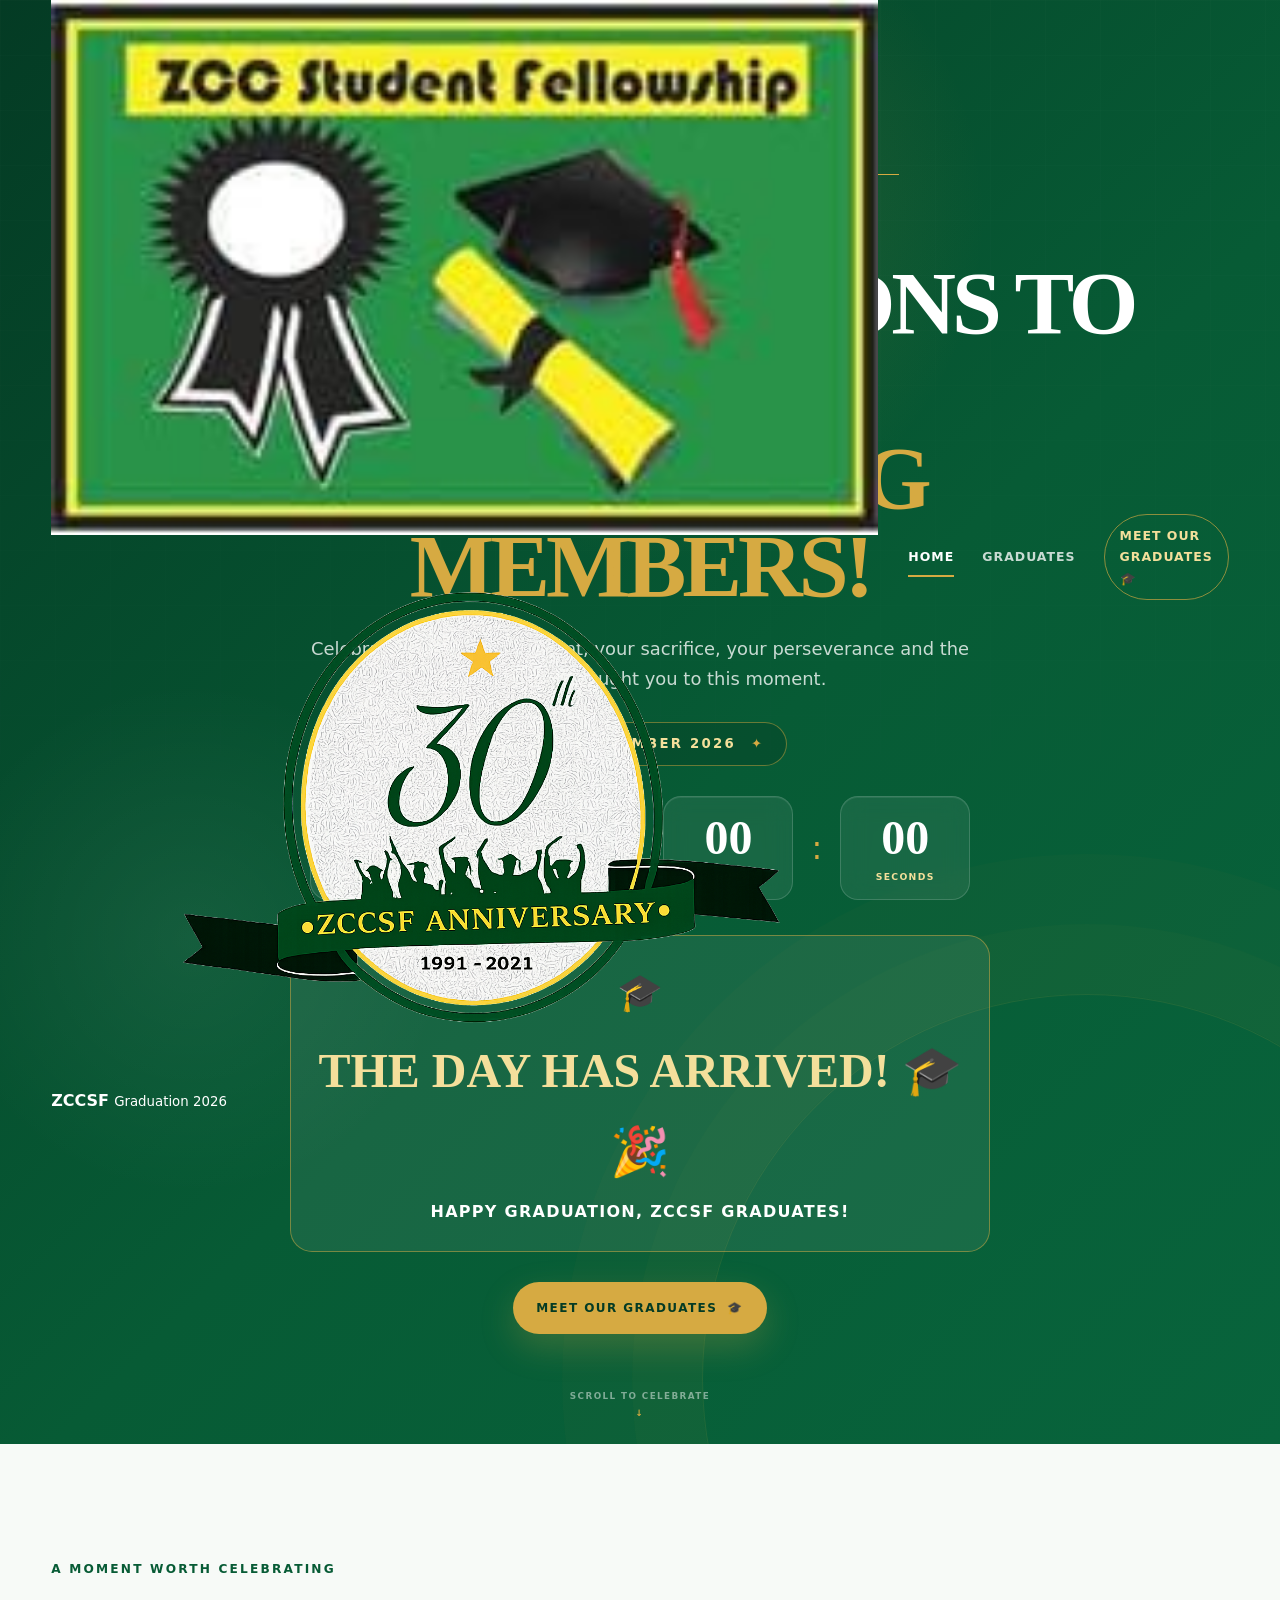
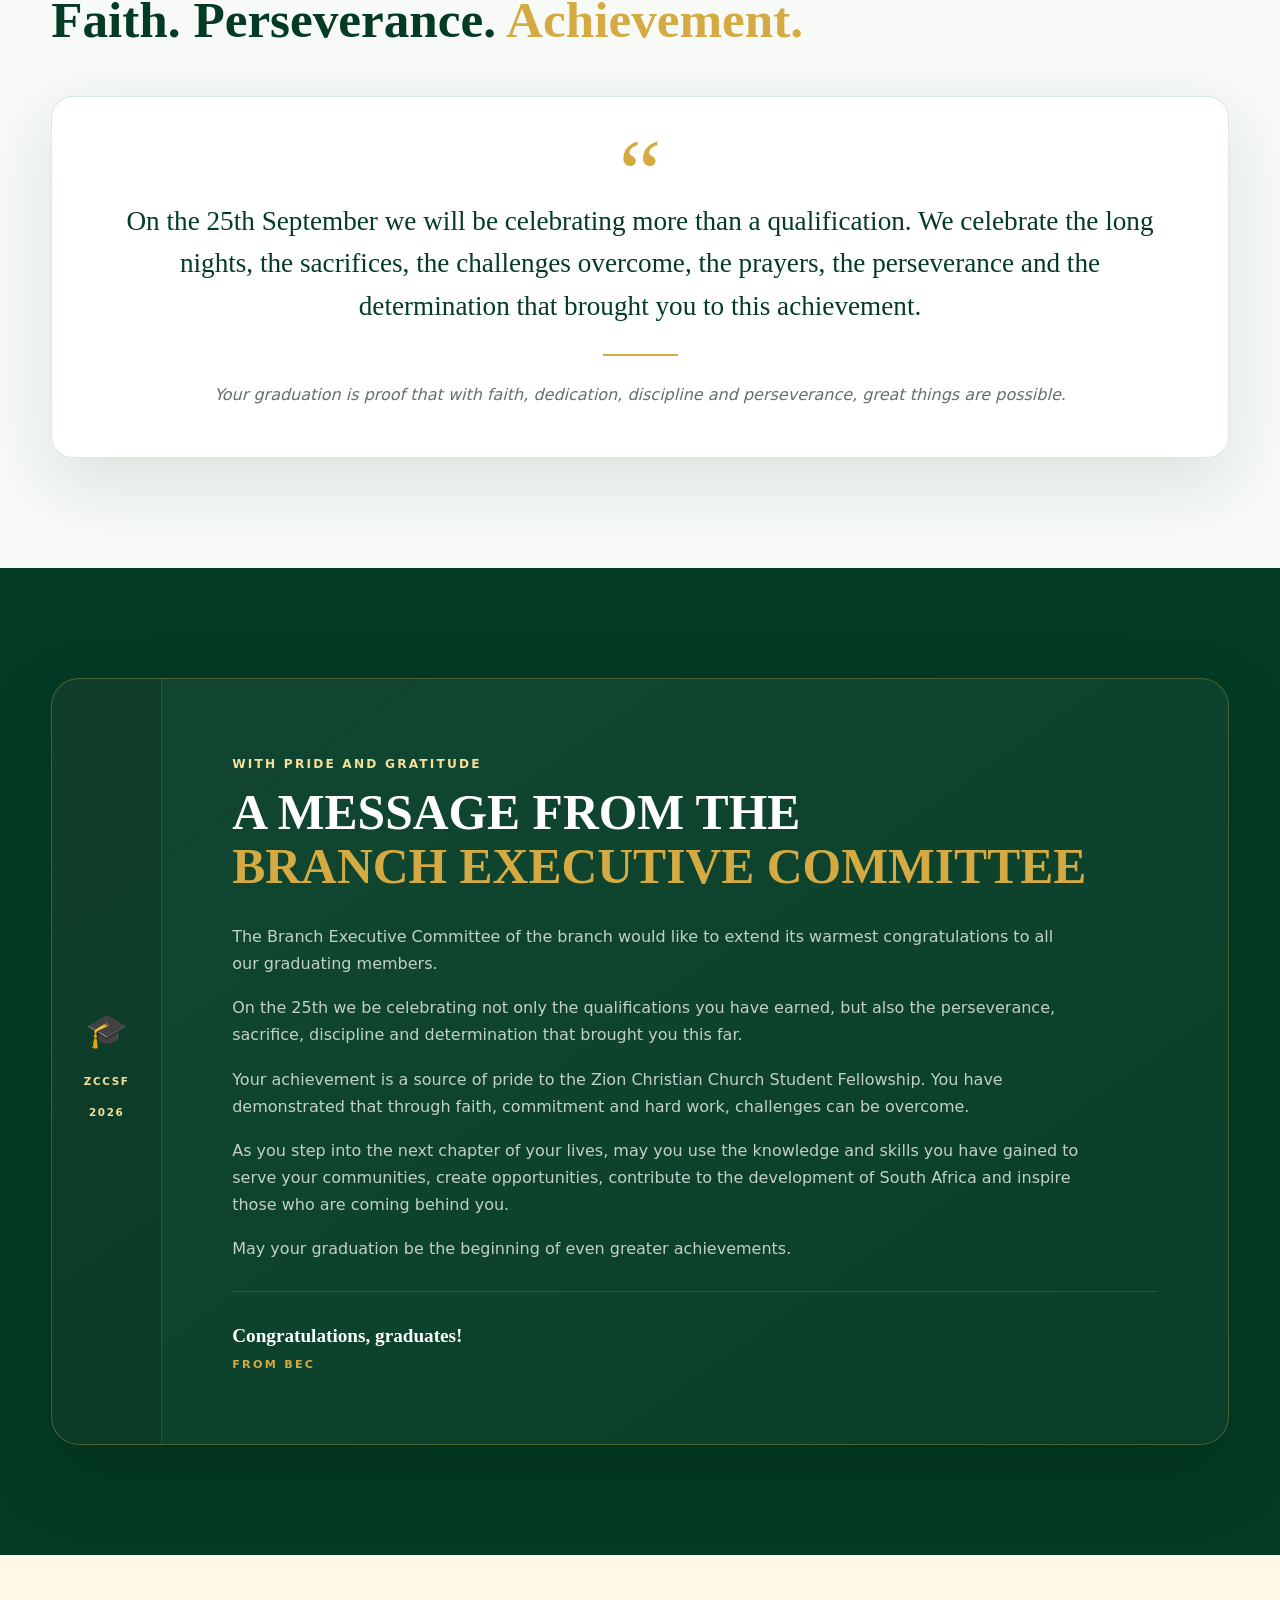
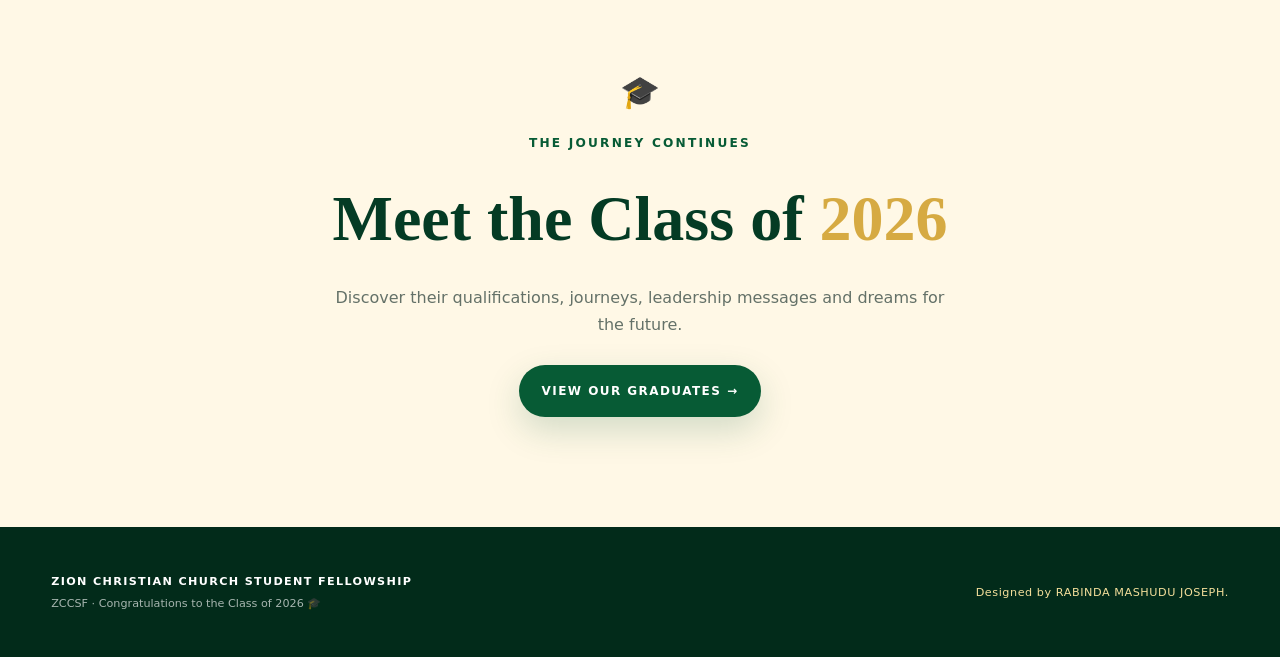
==== commit 4fe6db4a: "Change logo image from ANNI.jpeg to ANNI.png" ====
--- a/index.html
+++ b/index.html
@@ -48,7 +48,7 @@
 
     <a href="index.html" class="logo-link">
         <img
-            src="images/ANNI.jpeg"
+            src="images/ANNI.png"
             alt="ZCCSF Logo"
             class="site-logo"
         >
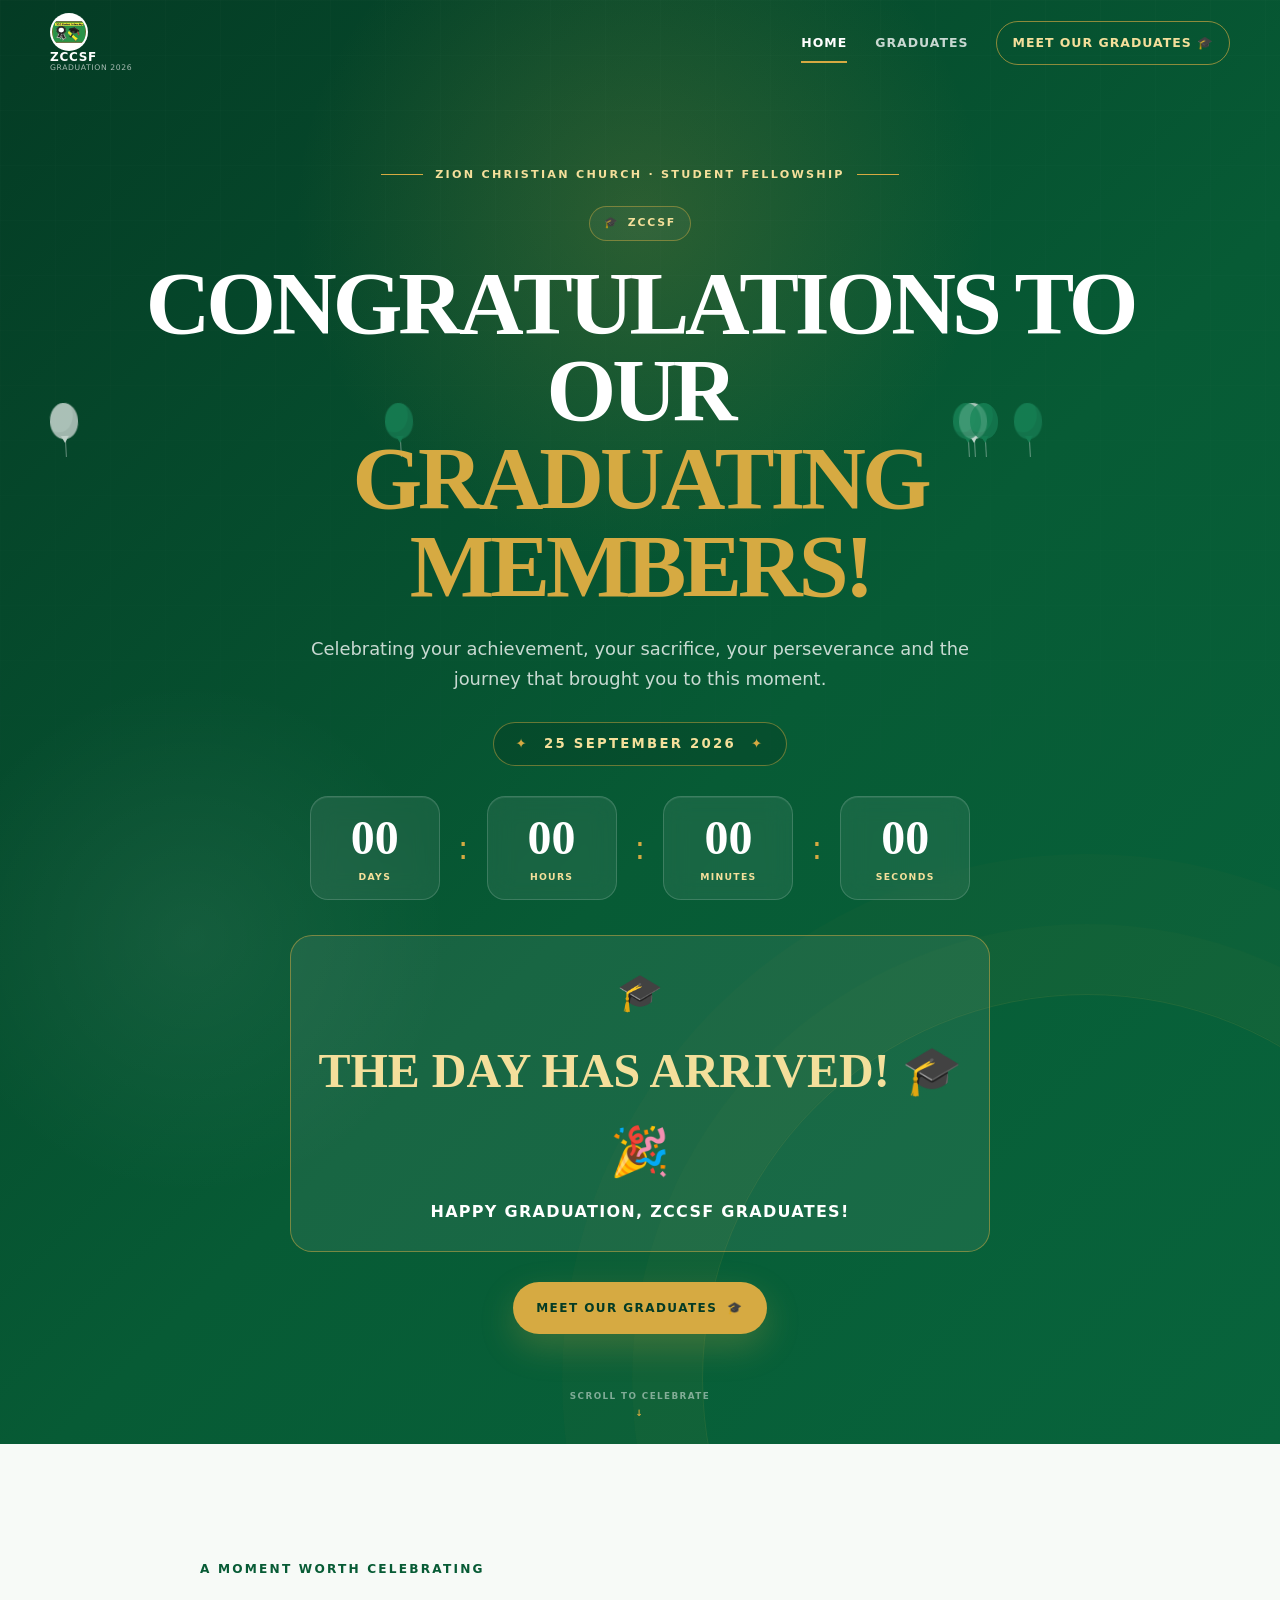
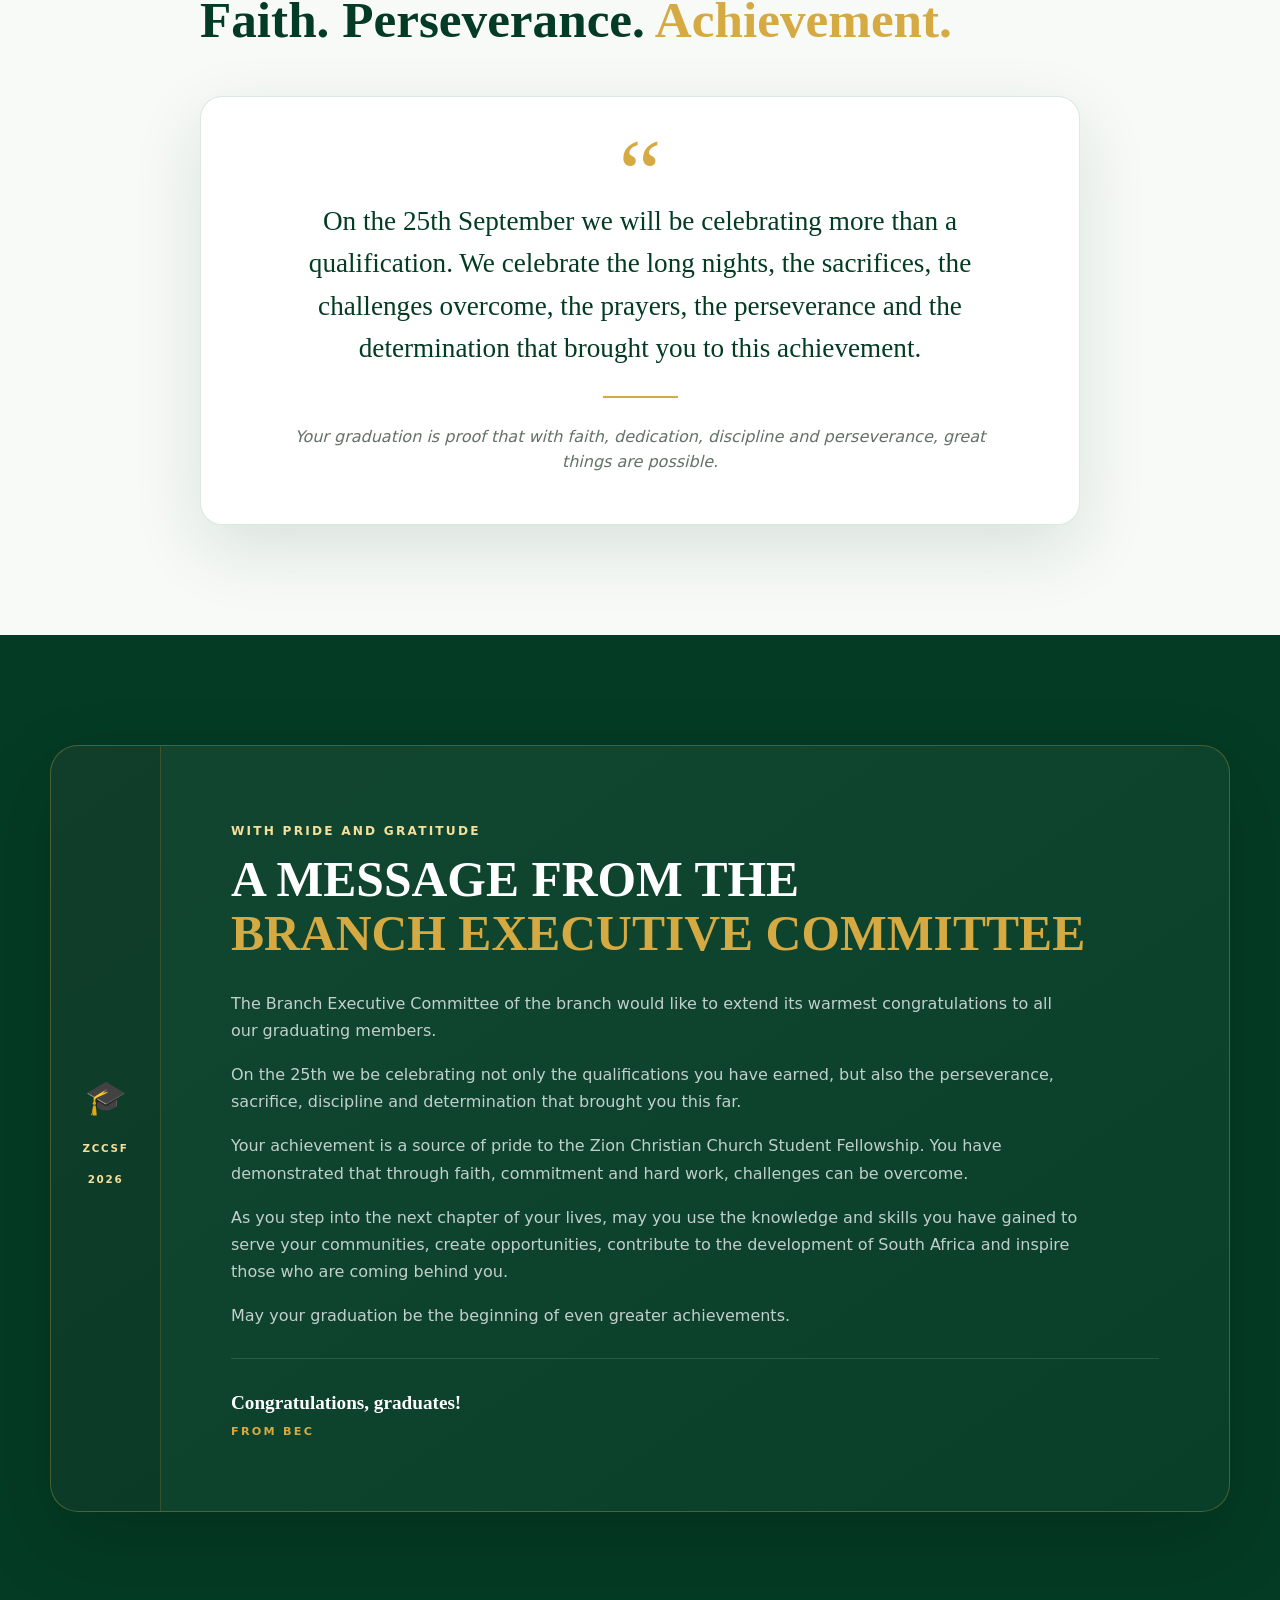
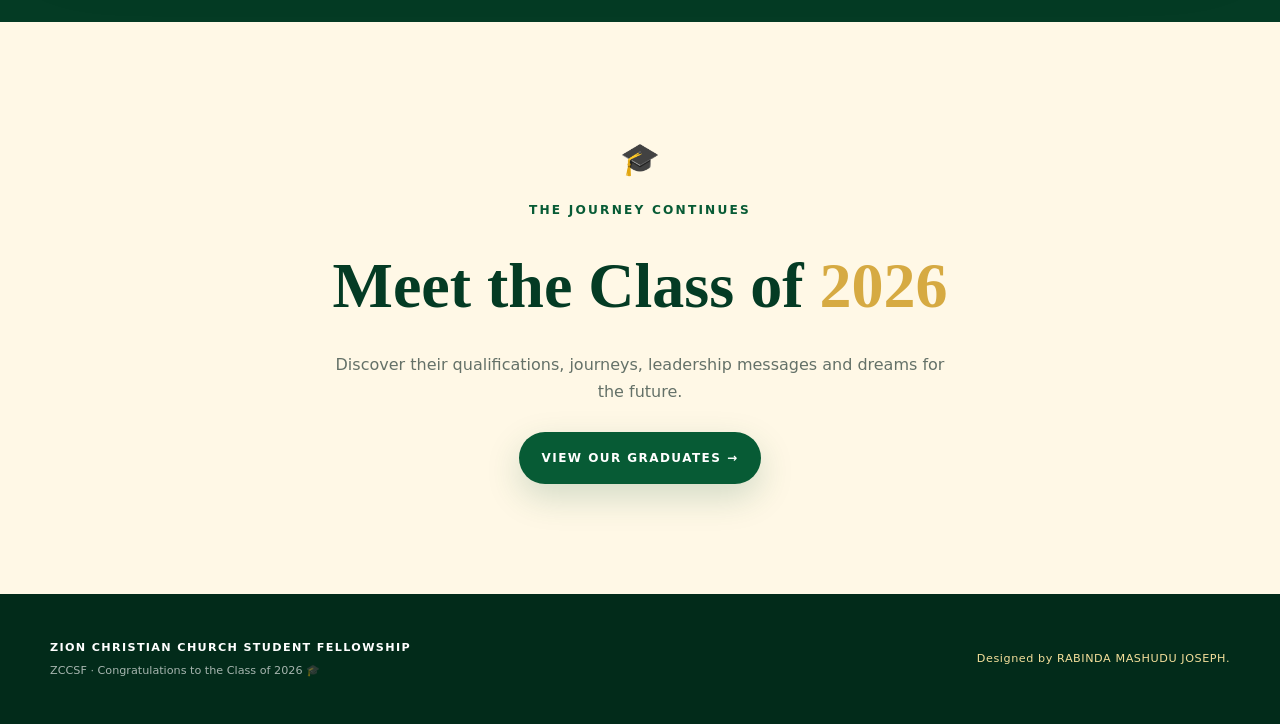
==== commit 6bf95404: "Remove logo-divider span and comment out logo image" ====
--- a/index.html
+++ b/index.html
@@ -44,14 +44,14 @@
         >
     </a>
 
-    <span class="logo-divider"></span>
+    <!--<span class="logo-divider"></span>
 
     <a href="index.html" class="logo-link">
         <img
             src="images/ANNI.png"
             alt="ZCCSF Logo"
             class="site-logo"
-        >
+        >-->
     </a>
 
     <span class="brand-text">
--- a/css/style.css
+++ b/css/style.css
@@ -1495,449 +1495,136 @@
 }
 
 
+
+
 /* =========================================================
-   RESPONSIVE DESIGN
-   Works on phones, tablets, laptops and desktops
+   ZCCSF LOGO
+   Small, clean & fully responsive
    ========================================================= */
 
-/* ---------- GENERAL RESPONSIVE FIXES ---------- */
-
-html {
-    width: 100%;
-    overflow-x: hidden;
-}
-
-body {
-    width: 100%;
-    overflow-x: hidden;
-}
-
-img {
-    max-width: 100%;
-    height: auto;
-}
-
-.container {
-    width: min(92%, 1200px);
-    margin: 0 auto;
+.site-logo {
+    width: 38px;
+    height: 38px;
+    object-fit: contain;
+    display: block;
+    flex-shrink: 0;
+    border-radius: 50%;
+    background: var(--white);
+    padding: 2px;
+}
+
+/* Logo and brand text */
+.brand {
+    display: flex;
+    align-items: center;
+    gap: 7px;
+    text-decoration: none;
+}
+
+/* Brand text */
+.brand-text {
+    display: flex;
+    flex-direction: column;
+    justify-content: center;
+    line-height: 1.1;
+}
+
+/* ZCCSF */
+.brand-text strong {
+    display: block;
+    color: var(--white);
+    font-size: 0.75rem;
+    font-weight: 700;
+    letter-spacing: 0.06em;
+    white-space: nowrap;
+}
+
+/* Graduation 2026 */
+.brand-text small {
+    display: block;
+    color: rgba(255, 255, 255, 0.65);
+    font-size: 0.48rem;
+    letter-spacing: 0.08em;
+    text-transform: uppercase;
+    white-space: nowrap;
 }
 
 
 /* =========================================================
    TABLETS
-   768px - 1024px
    ========================================================= */
 
 @media (max-width: 1024px) {
 
-    .container {
-        width: min(92%, 900px);
-    }
-
-    .hero-content {
-        padding: 70px 20px;
-    }
-
-    .hero-title {
-        font-size: clamp(2.5rem, 6vw, 4.5rem);
-    }
-
-    .hero-subtitle {
-        font-size: 1rem;
-    }
-
-    .leadership-grid,
-    .graduates-grid {
-        grid-template-columns: repeat(2, 1fr);
-        gap: 20px;
-    }
-
-    .impact-grid {
-        grid-template-columns: repeat(2, 1fr);
-    }
-
-    .section-title {
-        font-size: 2.2rem;
-    }
-
-    .countdown {
-        gap: 12px;
-    }
-
-    .countdown-item {
-        min-width: 90px;
-    }
-
     .site-logo {
-        width: 46px;
-        height: 46px;
+        width: 36px;
+        height: 36px;
+        padding: 2px;
+    }
+
+    .brand {
+        gap: 6px;
+    }
+
+    .brand-text strong {
+        font-size: 0.72rem;
+    }
+
+    .brand-text small {
+        font-size: 0.46rem;
     }
 }
 
 
 /* =========================================================
-   MOBILE DEVICES
-   Up to 767px
+   MOBILE PHONES
    ========================================================= */
 
 @media (max-width: 767px) {
 
-    /* ---------- CONTAINER ---------- */
-
-    .container {
-        width: 92%;
-        max-width: 100%;
-    }
-
-
-    /* ---------- NAVIGATION ---------- */
-
-    .navbar {
-        padding: 10px 0;
-    }
-
-    .nav-container {
-        padding: 0 4%;
+    .site-logo {
+        width: 32px;
+        height: 32px;
+        padding: 2px;
     }
 
     .brand {
-        gap: 8px;
-    }
-
-    .site-logo {
-        width: 42px;
-        height: 42px;
-        padding: 3px;
+        gap: 5px;
     }
 
     .brand-text strong {
-        font-size: 0.82rem;
+        font-size: 0.68rem;
+        letter-spacing: 0.04em;
     }
 
     .brand-text small {
-        font-size: 0.55rem;
-    }
-
-    .nav-menu {
-        position: absolute;
-        top: 100%;
-        left: 0;
-        width: 100%;
-        background: var(--green);
-        display: none;
-        flex-direction: column;
-        align-items: stretch;
-        padding: 15px 5%;
-        box-shadow: 0 10px 25px rgba(0, 0, 0, 0.12);
-    }
-
-    .nav-menu.active {
-        display: flex;
-    }
-
-    .nav-menu a {
-        width: 100%;
-        padding: 13px 10px;
-        text-align: center;
-        border-bottom: 1px solid rgba(255,255,255,0.1);
-    }
-
-    .nav-toggle {
-        display: flex;
-        flex-direction: column;
-        justify-content: center;
-        gap: 5px;
-        width: 40px;
-        height: 40px;
-        border: none;
-        background: transparent;
-        cursor: pointer;
-    }
-
-    .nav-toggle span {
-        display: block;
-        width: 25px;
-        height: 2px;
-        background: var(--white);
-        margin: 0 auto;
-        transition: 0.3s ease;
-    }
-
-
-    /* ---------- HERO ---------- */
-
-    .hero {
-        min-height: auto;
-        padding: 90px 0 70px;
-    }
-
-    .hero-content {
-        padding: 30px 10px;
-        text-align: center;
-    }
-
-    .hero-title {
-        font-size: clamp(2.1rem, 11vw, 3.4rem);
-        line-height: 1.05;
-    }
-
-    .hero-subtitle {
-        font-size: 0.95rem;
-        line-height: 1.6;
-    }
-
-    .hero-description {
-        font-size: 0.9rem;
-        line-height: 1.7;
-    }
-
-
-    /* ---------- COUNTDOWN ---------- */
-
-    .countdown {
-        display: grid;
-        grid-template-columns: repeat(2, 1fr);
-        gap: 10px;
-        width: 100%;
-        max-width: 360px;
-        margin: 25px auto;
-    }
-
-    .countdown-item {
-        min-width: 0;
-        padding: 15px 8px;
-    }
-
-    .countdown-number {
-        font-size: 1.8rem;
-    }
-
-    .countdown-label {
-        font-size: 0.65rem;
-    }
-
-
-    /* ---------- SECTIONS ---------- */
-
-    section {
-        padding: 60px 0;
-    }
-
-    .section-title {
-        font-size: 1.9rem;
-        line-height: 1.2;
-    }
-
-    .section-subtitle {
-        font-size: 0.9rem;
-        line-height: 1.6;
-    }
-
-
-    /* ---------- LEADERSHIP ---------- */
-
-    .leadership-grid {
-        grid-template-columns: 1fr;
-        gap: 20px;
-    }
-
-    .leader-card {
-        width: 100%;
-    }
-
-    .leader-card img {
-        width: 100%;
-        max-height: 330px;
-        object-fit: cover;
-    }
-
-
-    /* ---------- GRADUATES ---------- */
-
-    .graduates-grid {
-        grid-template-columns: 1fr;
-        gap: 22px;
-    }
-
-    .graduate-card {
-        width: 100%;
-    }
-
-    .graduate-card img {
-        width: 100%;
-        max-height: 350px;
-        object-fit: cover;
-    }
-
-    .graduate-name {
-        font-size: 1.3rem;
-    }
-
-
-    /* ---------- IMPACT SECTION ---------- */
-
-    .impact-grid {
-        grid-template-columns: 1fr;
-        gap: 18px;
-    }
-
-    .impact-card {
-        padding: 25px 20px;
-    }
-
-
-    /* ---------- BUTTONS ---------- */
-
-    .hero-buttons {
-        flex-direction: column;
-        width: 100%;
-        max-width: 320px;
-        margin: 25px auto 0;
-    }
-
-    .btn {
-        width: 100%;
-        text-align: center;
-    }
-
-
-    /* ---------- BALLOONS ---------- */
-
-    .balloon {
-        transform: scale(0.7);
-    }
-
-    .balloon:nth-child(n+5) {
-        display: none;
-    }
-
-
-    /* ---------- FOOTER ---------- */
-
-    footer {
-        padding: 35px 20px;
-        text-align: center;
-    }
-
-    footer p {
-        font-size: 0.8rem;
-        line-height: 1.6;
+        font-size: 0.42rem;
+        letter-spacing: 0.06em;
     }
 }
 
 
 /* =========================================================
    VERY SMALL PHONES
-   Up to 400px
    ========================================================= */
 
 @media (max-width: 400px) {
 
     .site-logo {
-        width: 38px;
-        height: 38px;
+        width: 29px;
+        height: 29px;
+        padding: 1px;
+    }
+
+    .brand {
+        gap: 5px;
     }
 
     .brand-text strong {
-        font-size: 0.75rem;
+        font-size: 0.62rem;
     }
 
     .brand-text small {
-        font-size: 0.48rem;
-    }
-
-    .hero {
-        padding-top: 80px;
-    }
-
-    .hero-title {
-        font-size: 2rem;
-    }
-
-    .hero-subtitle {
-        font-size: 0.85rem;
-    }
-
-    .countdown {
-        max-width: 300px;
-        gap: 7px;
-    }
-
-    .countdown-item {
-        padding: 12px 5px;
-    }
-
-    .countdown-number {
-        font-size: 1.5rem;
-    }
-
-    .countdown-label {
-        font-size: 0.58rem;
-    }
-
-    .section-title {
-        font-size: 1.65rem;
-    }
-}
-
-
-/* =========================================================
-   LARGE DESKTOP SCREENS
-   1400px+
-   ========================================================= */
-
-@media (min-width: 1400px) {
-
-    .container {
-        max-width: 1280px;
-    }
-
-    .hero-title {
-        font-size: 5rem;
-    }
-
-    .hero-content {
-        padding: 100px 20px;
-    }
-
-    section {
-        padding: 100px 0;
-    }
-}
-
-
-/* =========================================================
-   ACCESSIBILITY / TOUCH DEVICES
-   ========================================================= */
-
-@media (hover: none) and (pointer: coarse) {
-
-    .btn,
-    .nav-menu a,
-    .nav-toggle {
-        min-height: 44px;
-    }
-
-    .graduate-card:hover,
-    .leader-card:hover {
-        transform: none;
-    }
-}
-
-
-/* =========================================================
-   REDUCED MOTION
-   Helps users who prefer less animation
-   ========================================================= */
-
-@media (prefers-reduced-motion: reduce) {
-
-    *,
-    *::before,
-    *::after {
-        animation-duration: 0.01ms !important;
-        animation-iteration-count: 1 !important;
-        transition-duration: 0.01ms !important;
-        scroll-behavior: auto !important;
-    }
-}
+        display: none;
+    }
+}
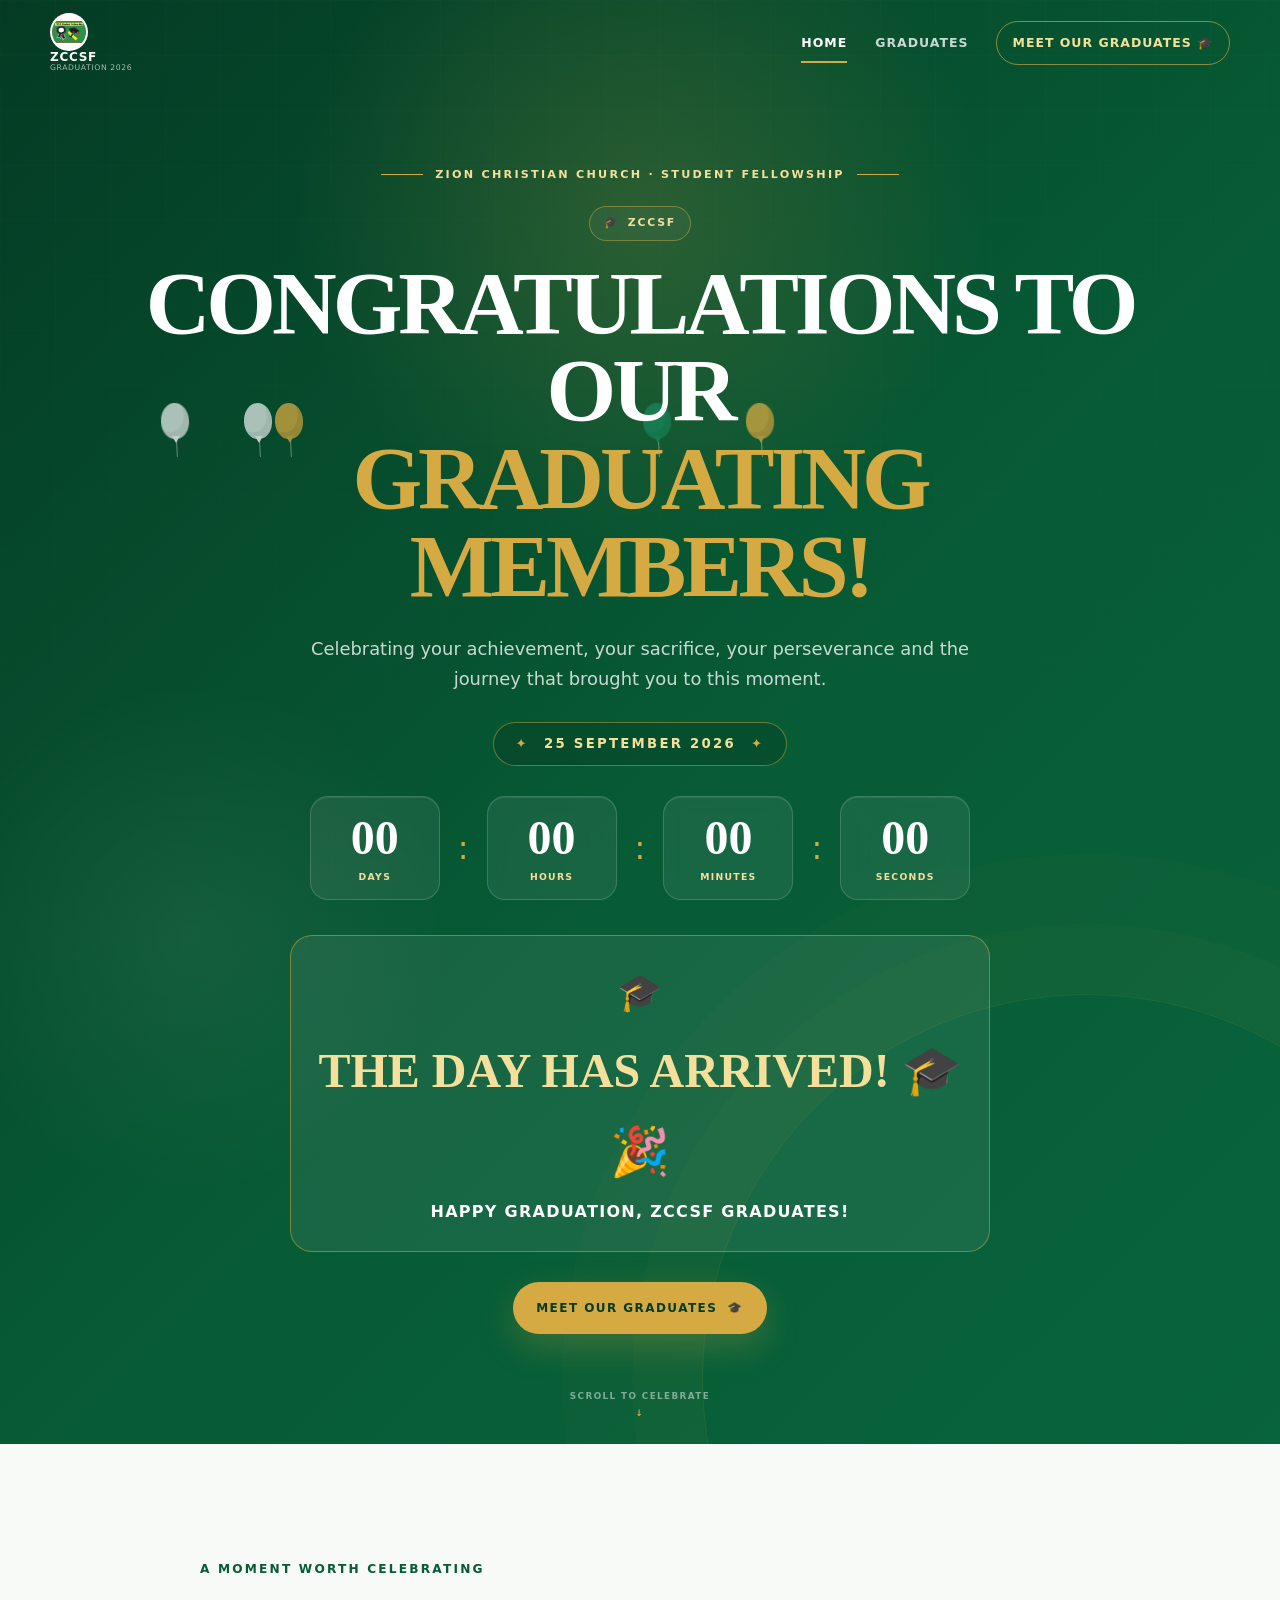
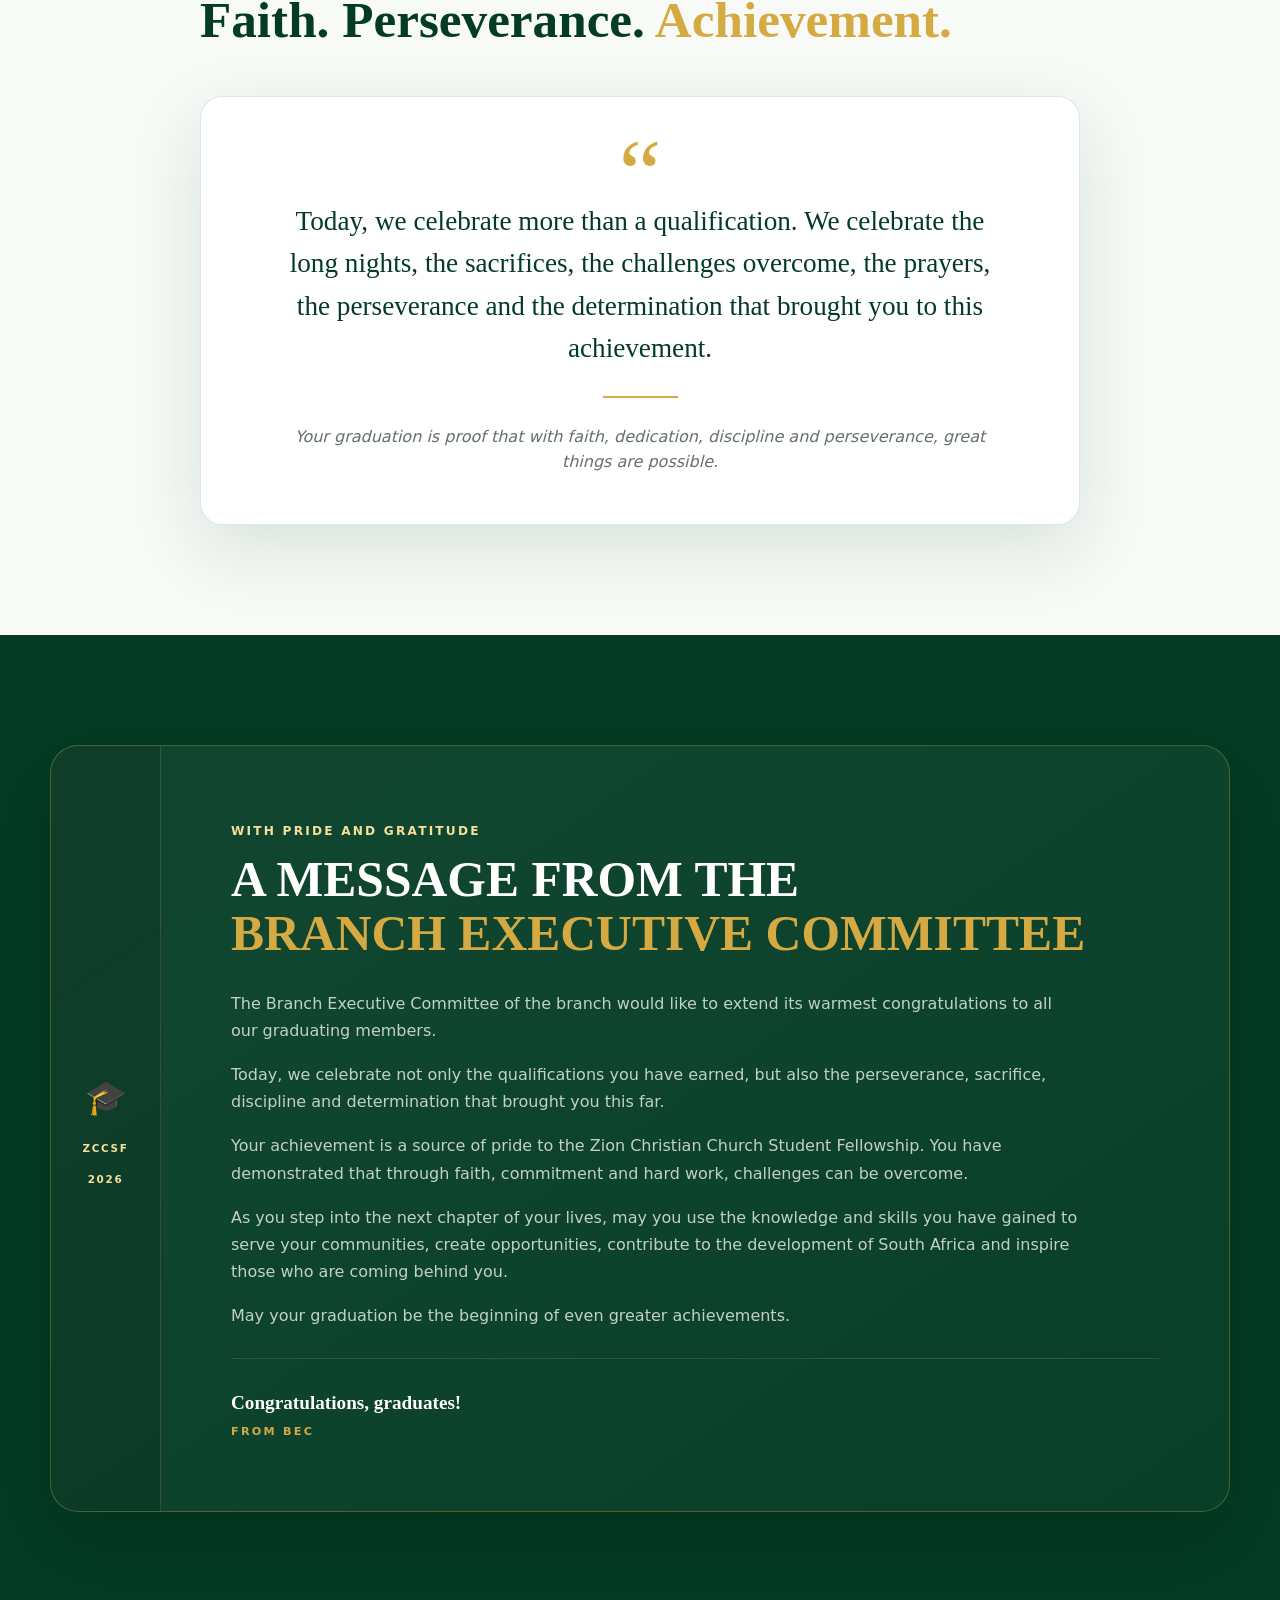
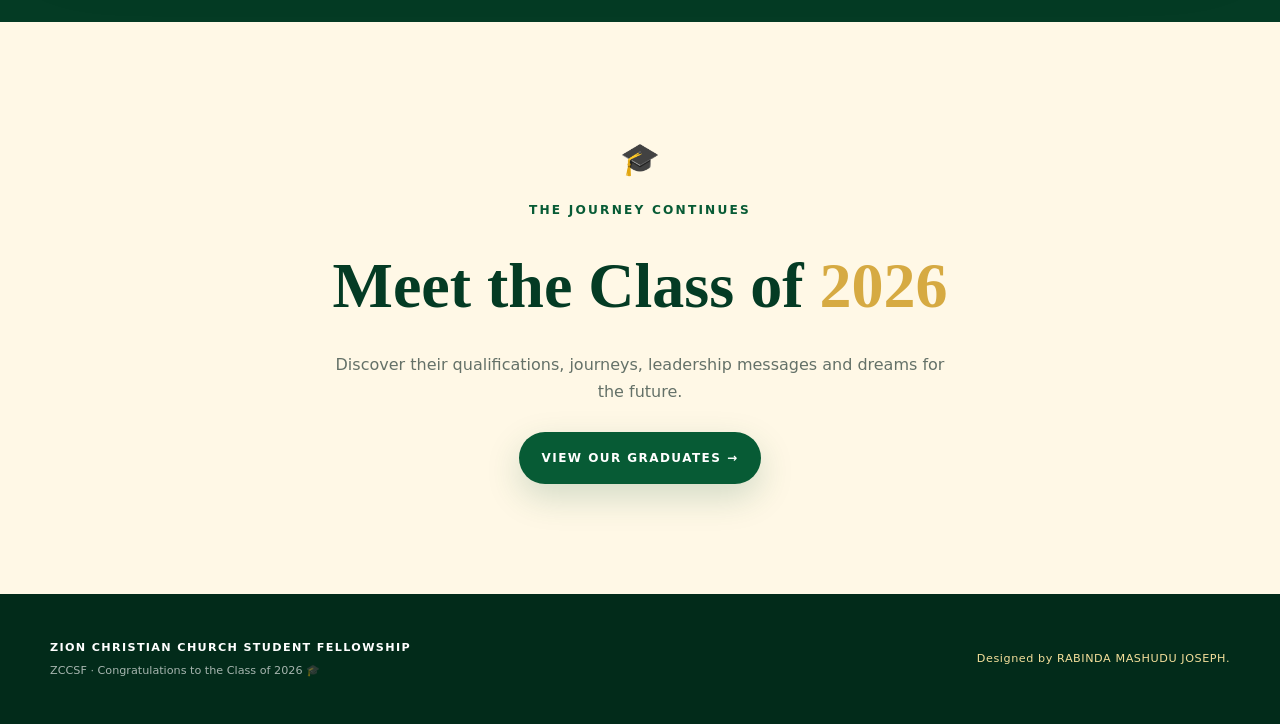
==== commit 4dc24766: "Clean up HTML and update celebration text Removed commented-out logo section and updated celebration" ====
--- a/index.html
+++ b/index.html
@@ -44,14 +44,6 @@
         >
     </a>
 
-    <!--<span class="logo-divider"></span>
-
-    <a href="index.html" class="logo-link">
-        <img
-            src="images/ANNI.png"
-            alt="ZCCSF Logo"
-            class="site-logo"
-        >-->
     </a>
 
     <span class="brand-text">
@@ -152,7 +144,7 @@
                 <div class="quote-card reveal">
                     <div class="quote-mark">“</div>
                     <p>
-                        <!--Today, we celebrate-->On the 25th September we will be celebrating more than a qualification. We celebrate the long nights,
+                        Today, we celebrate more than a qualification. We celebrate the long nights,
                         the sacrifices, the challenges overcome, the prayers, the perseverance and
                         the determination that brought you to this achievement.
                     </p>
@@ -187,7 +179,7 @@
                                 warmest congratulations to all our graduating members.
                             </p>
                             <p>
-                                <!--Today, we celebrate-->On the 25th we be celebrating not only the qualifications you have earned, but also
+                               Today, we celebrate not only the qualifications you have earned, but also
                                 the perseverance, sacrifice, discipline and determination that brought you this far.
                             </p>
                             <p>
--- a/css/style.css
+++ b/css/style.css
@@ -1628,3 +1628,89 @@
         display: none;
     }
 }
+
+
+
+
+
+/* =========================================================
+   BACKGROUND MUSIC CONTROL
+   Graduates Page Only
+   ========================================================= */
+
+.music-toggle {
+    position: fixed;
+    right: 20px;
+    bottom: 20px;
+
+    z-index: 9999;
+
+    border: none;
+    outline: none;
+
+    padding: 10px 16px;
+
+    border-radius: 30px;
+
+    background: var(--green);
+    color: var(--white);
+
+    font-family: inherit;
+    font-size: 0.75rem;
+    font-weight: 600;
+
+    cursor: pointer;
+
+    box-shadow: 0 8px 25px rgba(0, 0, 0, 0.18);
+
+    transition:
+        transform 0.3s ease,
+        box-shadow 0.3s ease,
+        opacity 0.3s ease;
+}
+
+.music-toggle:hover {
+    transform: translateY(-3px);
+
+    box-shadow:
+        0 12px 30px rgba(0, 0, 0, 0.22);
+}
+
+.music-toggle.playing {
+    background: var(--gold);
+    color: #ffffff;
+}
+
+
+/* =========================================================
+   MOBILE
+   ========================================================= */
+
+@media (max-width: 767px) {
+
+    .music-toggle {
+        right: 12px;
+        bottom: 12px;
+
+        padding: 8px 12px;
+
+        font-size: 0.68rem;
+    }
+}
+
+
+/* =========================================================
+   VERY SMALL PHONES
+   ========================================================= */
+
+@media (max-width: 400px) {
+
+    .music-toggle {
+        right: 10px;
+        bottom: 10px;
+
+        padding: 7px 10px;
+
+        font-size: 0.62rem;
+    }
+}
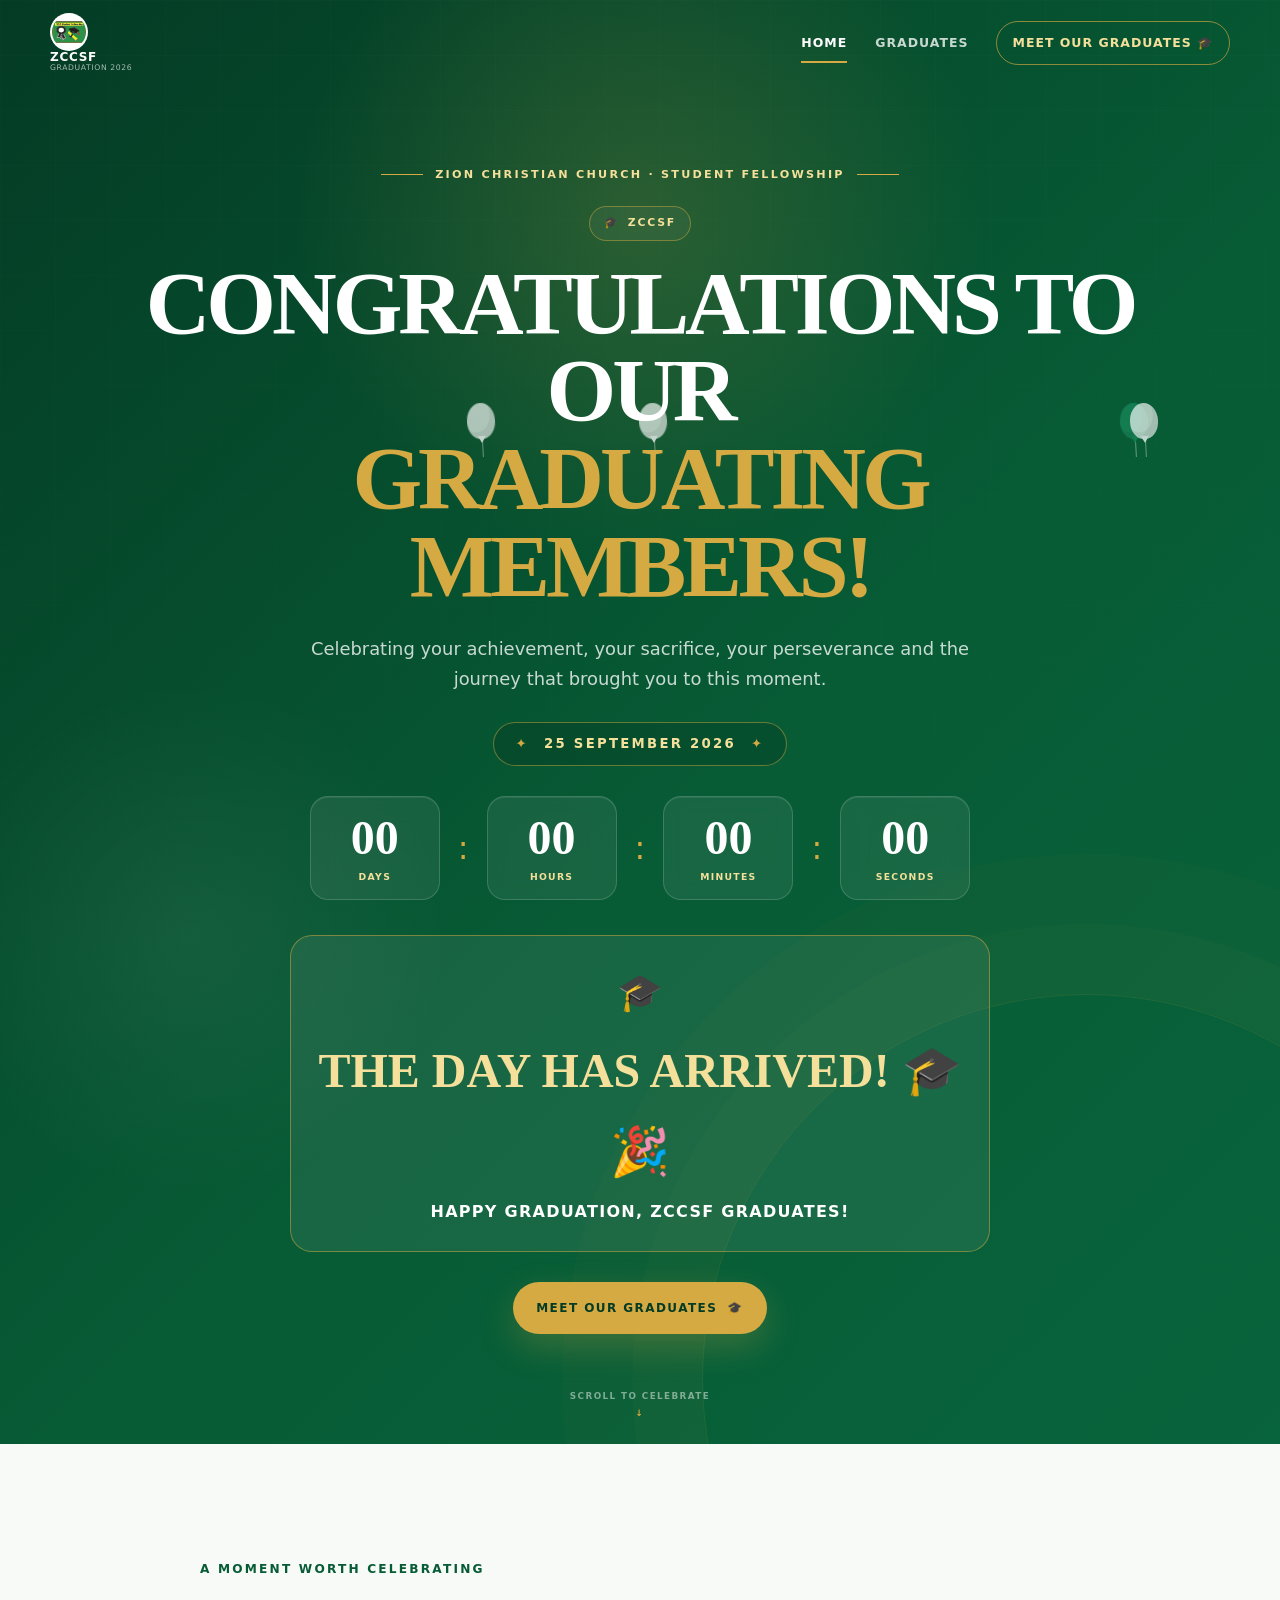
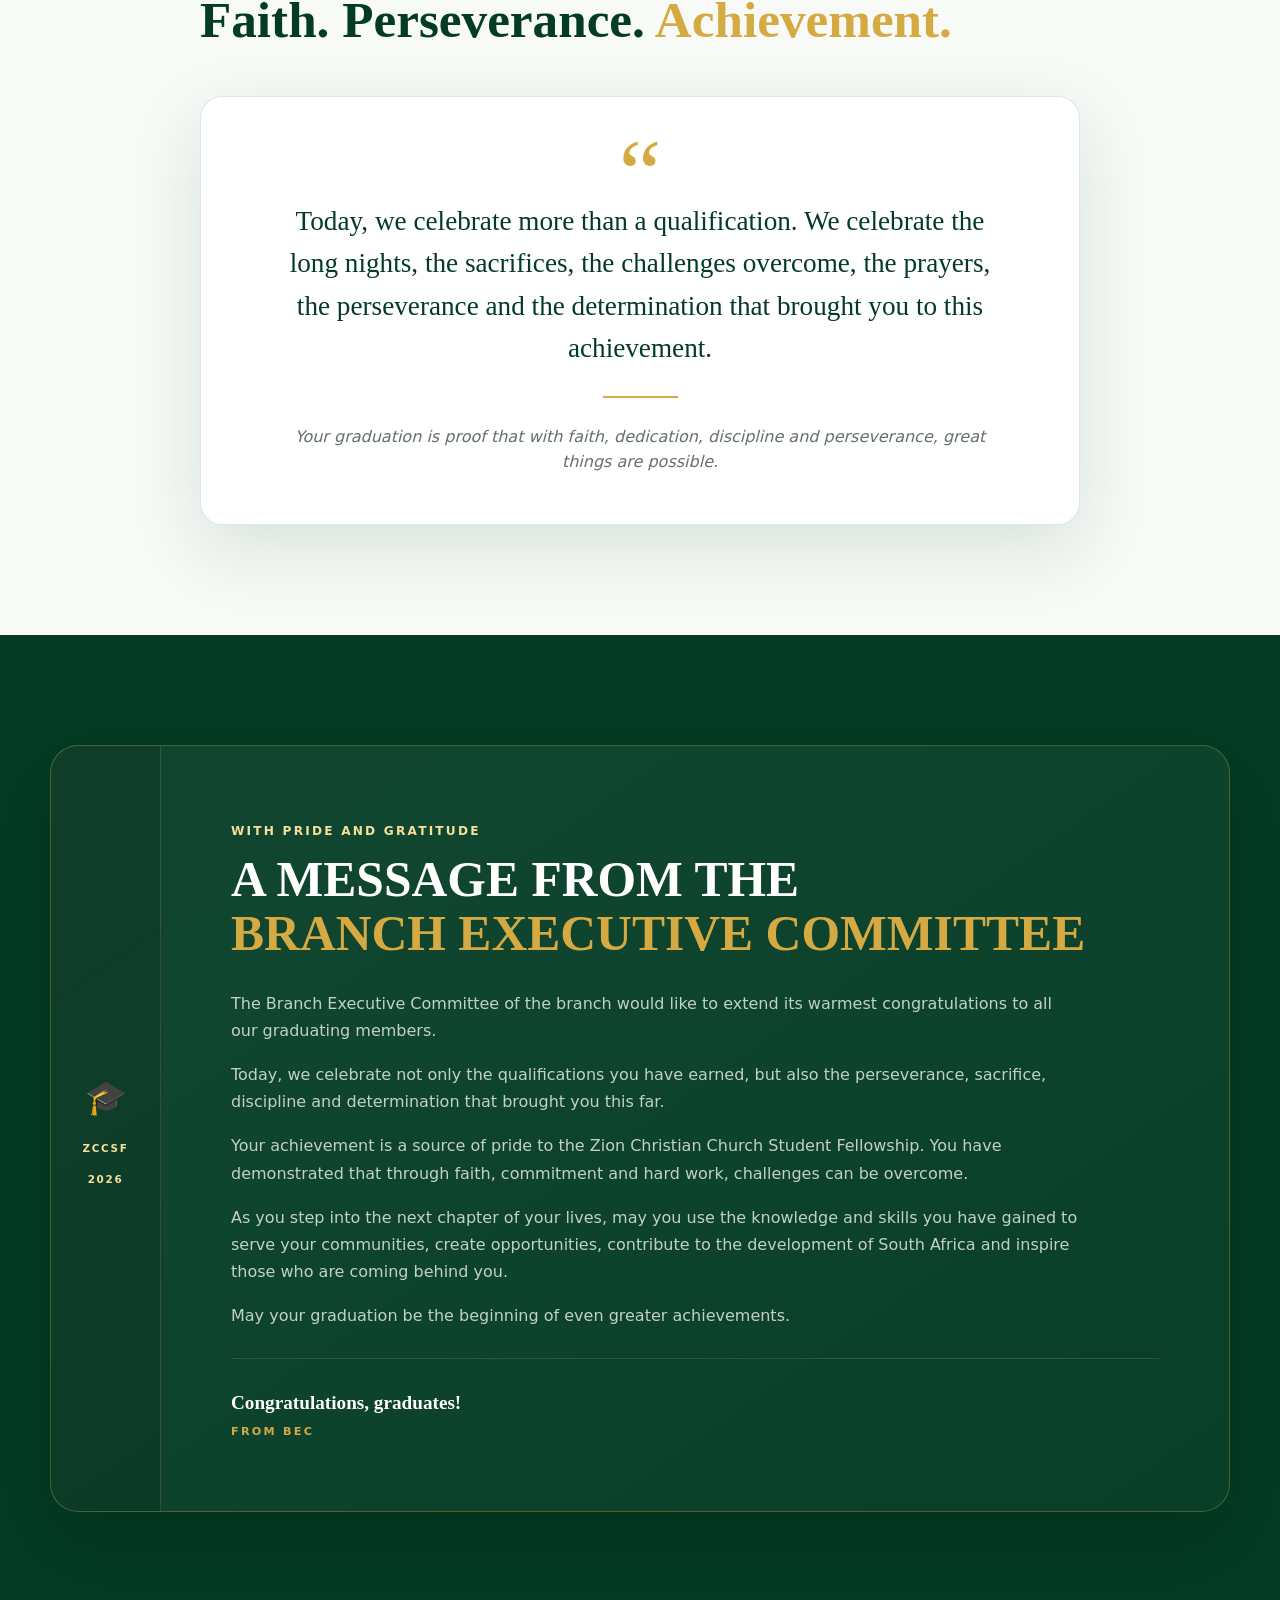
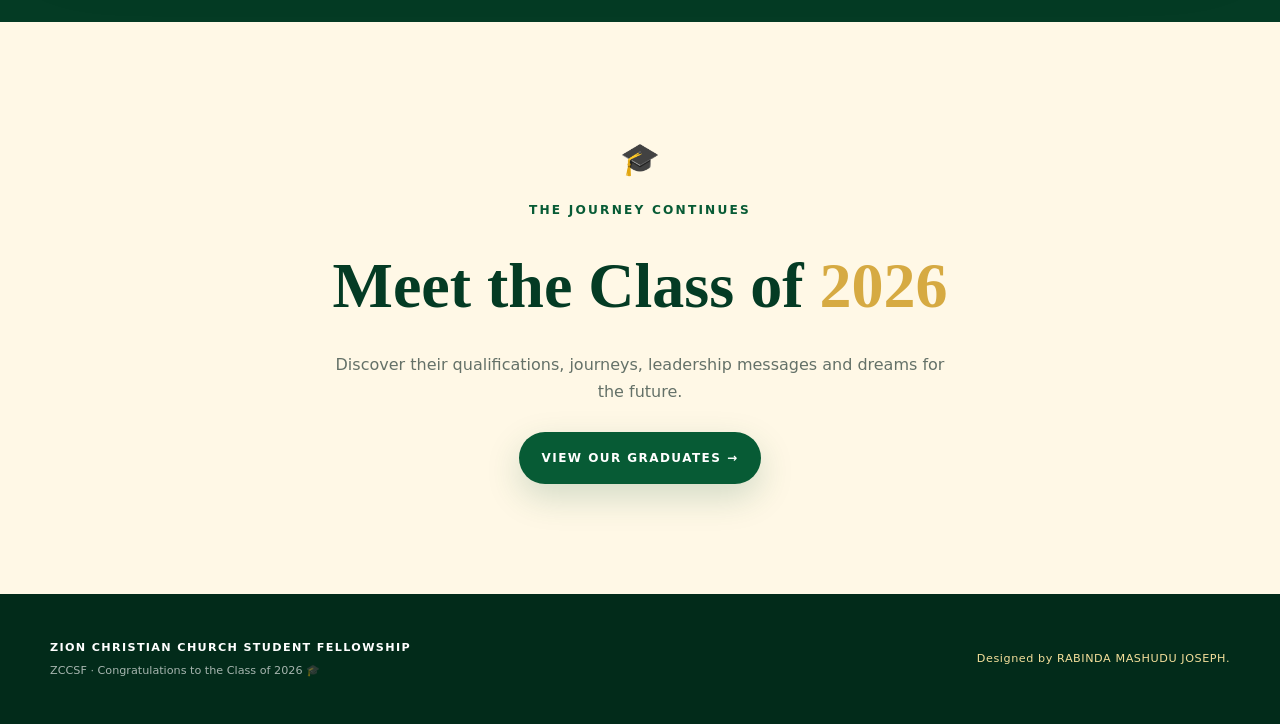
==== commit 79581bca: "Add background music to index.html Added background music audio element to the HTML." ====
--- a/index.html
+++ b/index.html
@@ -20,6 +20,10 @@
     <div class="ambient-glow glow-one"></div>
     <div class="ambient-glow glow-two"></div>
     <div id="celebration-layer" aria-hidden="true"></div>
+
+    <audio id="backgroundMusic" autoplay loop>
+    <source src="audio/background-music.mp3" type="audio/mpeg">
+    </audio>
 
     <!-- =========================================================
          NAVIGATION
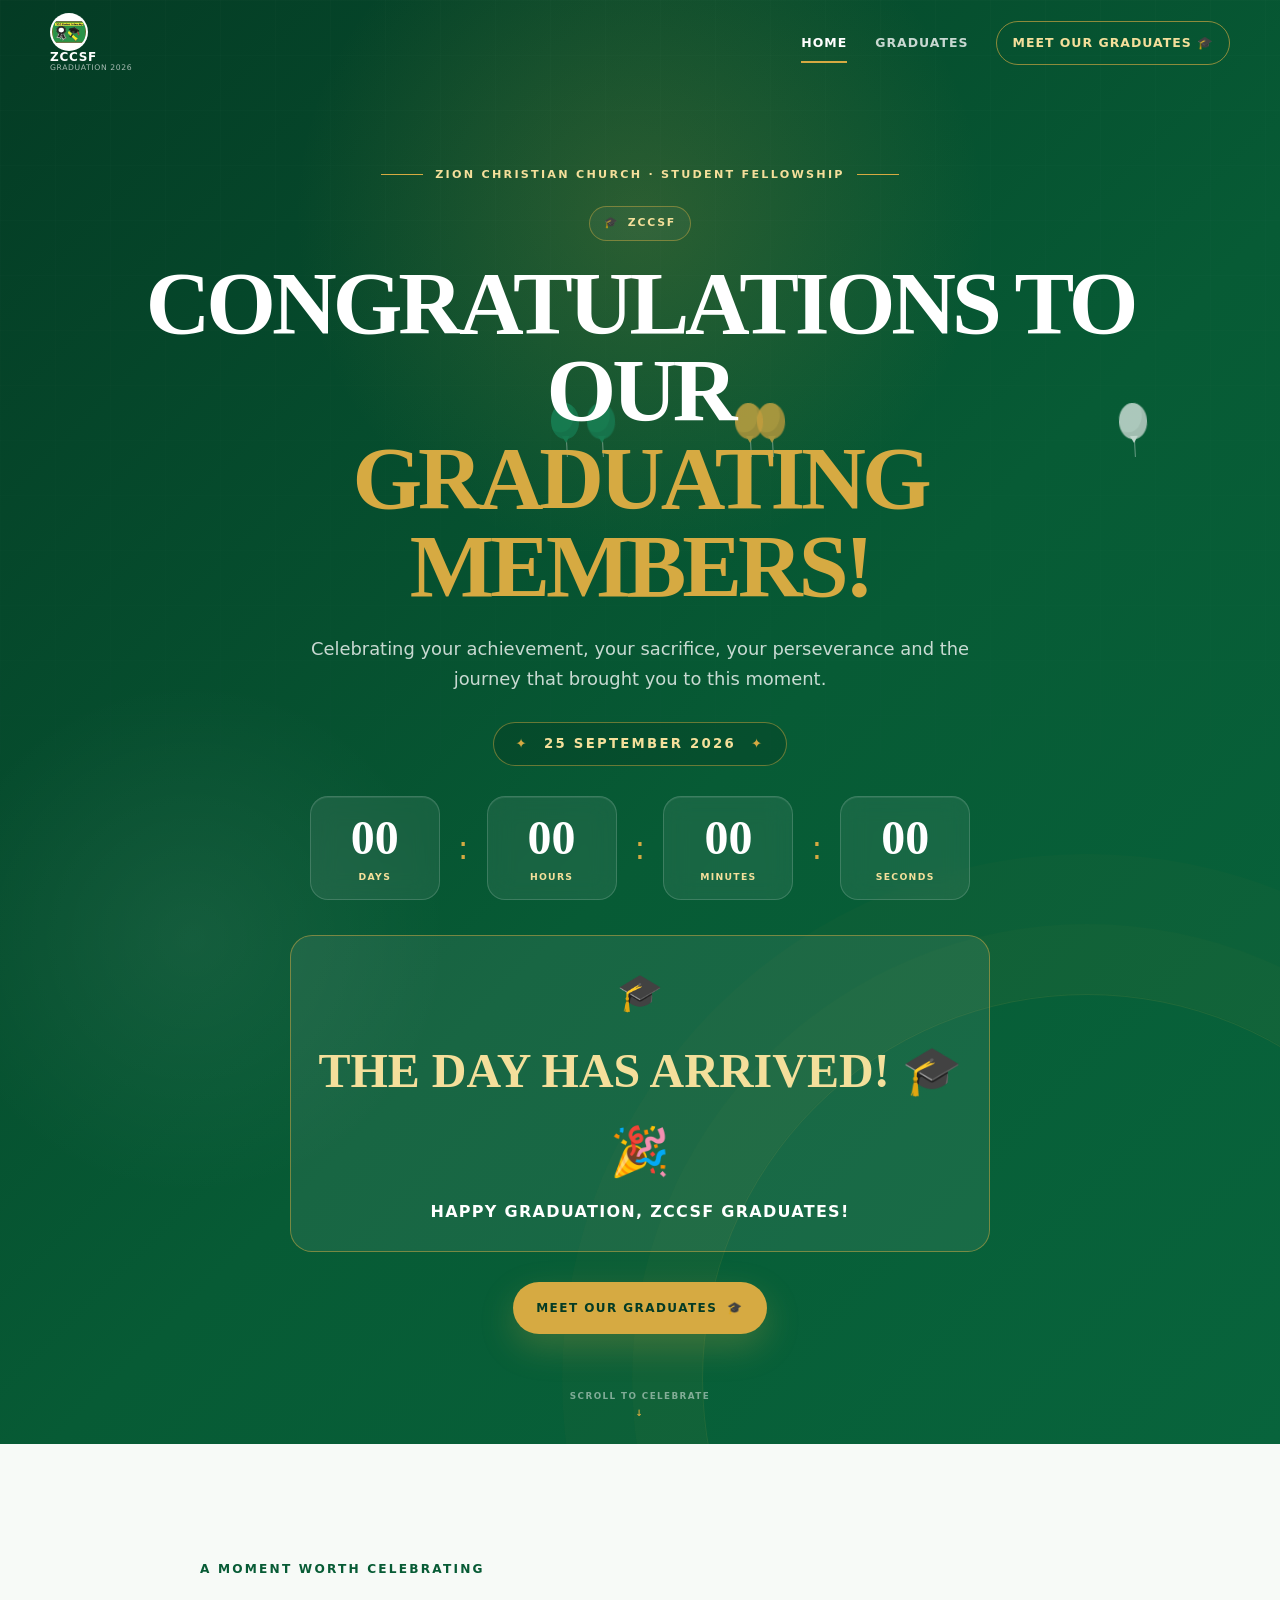
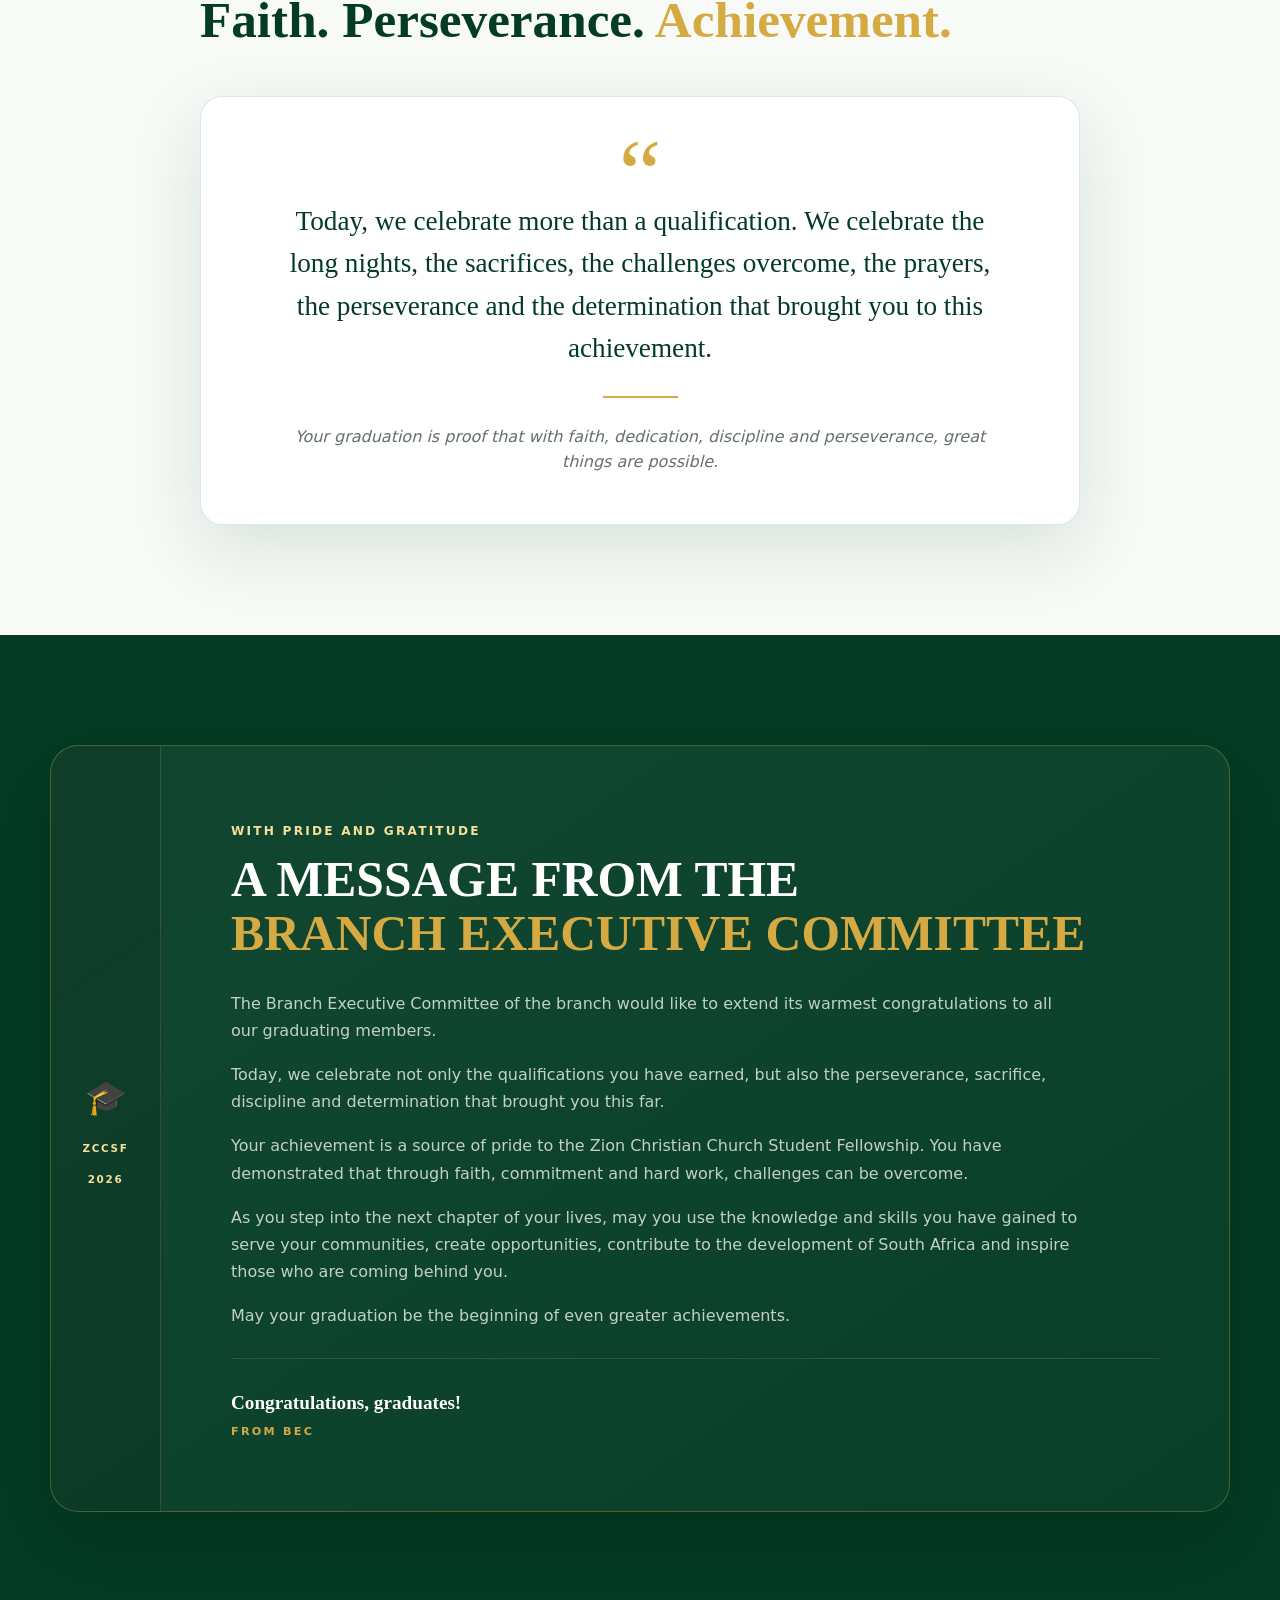
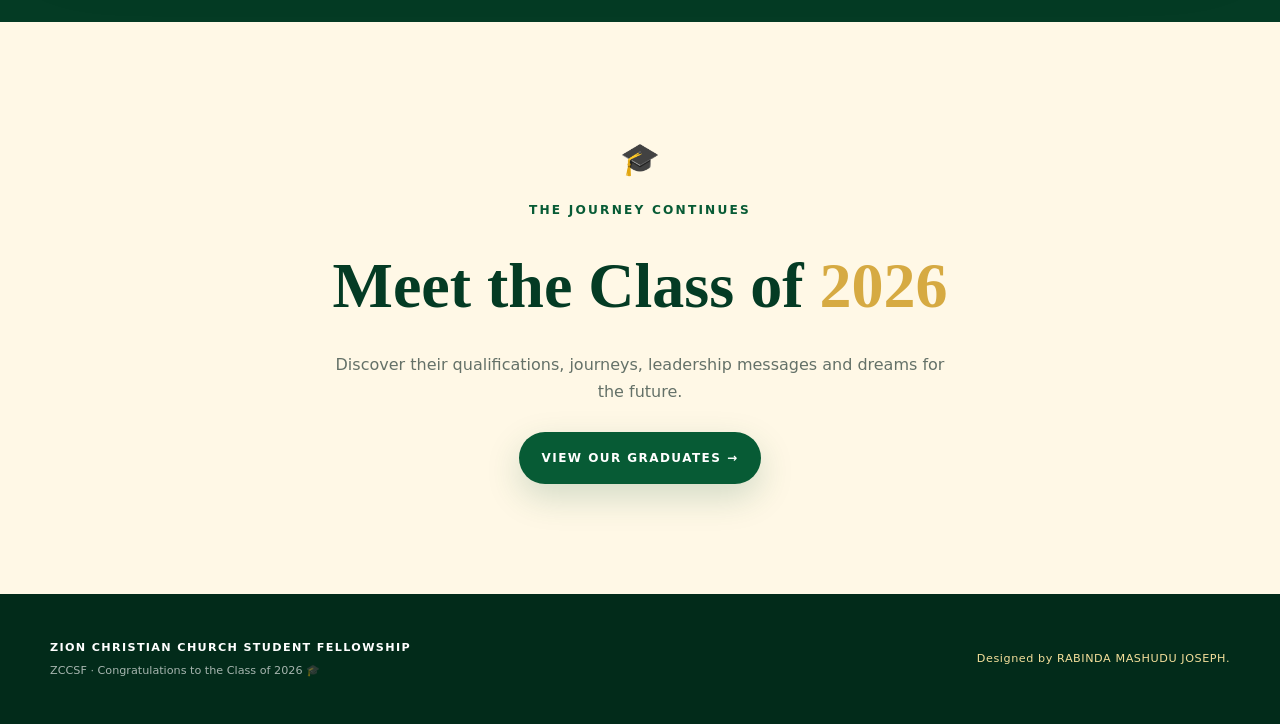
==== commit c04dbb5e: "Change audio source from background-music to diporofito" ====
--- a/index.html
+++ b/index.html
@@ -22,7 +22,7 @@
     <div id="celebration-layer" aria-hidden="true"></div>
 
     <audio id="backgroundMusic" autoplay loop>
-    <source src="audio/background-music.mp3" type="audio/mpeg">
+    <source src="videos/diporofito.mpeg" type="audio/mpeg">
     </audio>
 
     <!-- =========================================================
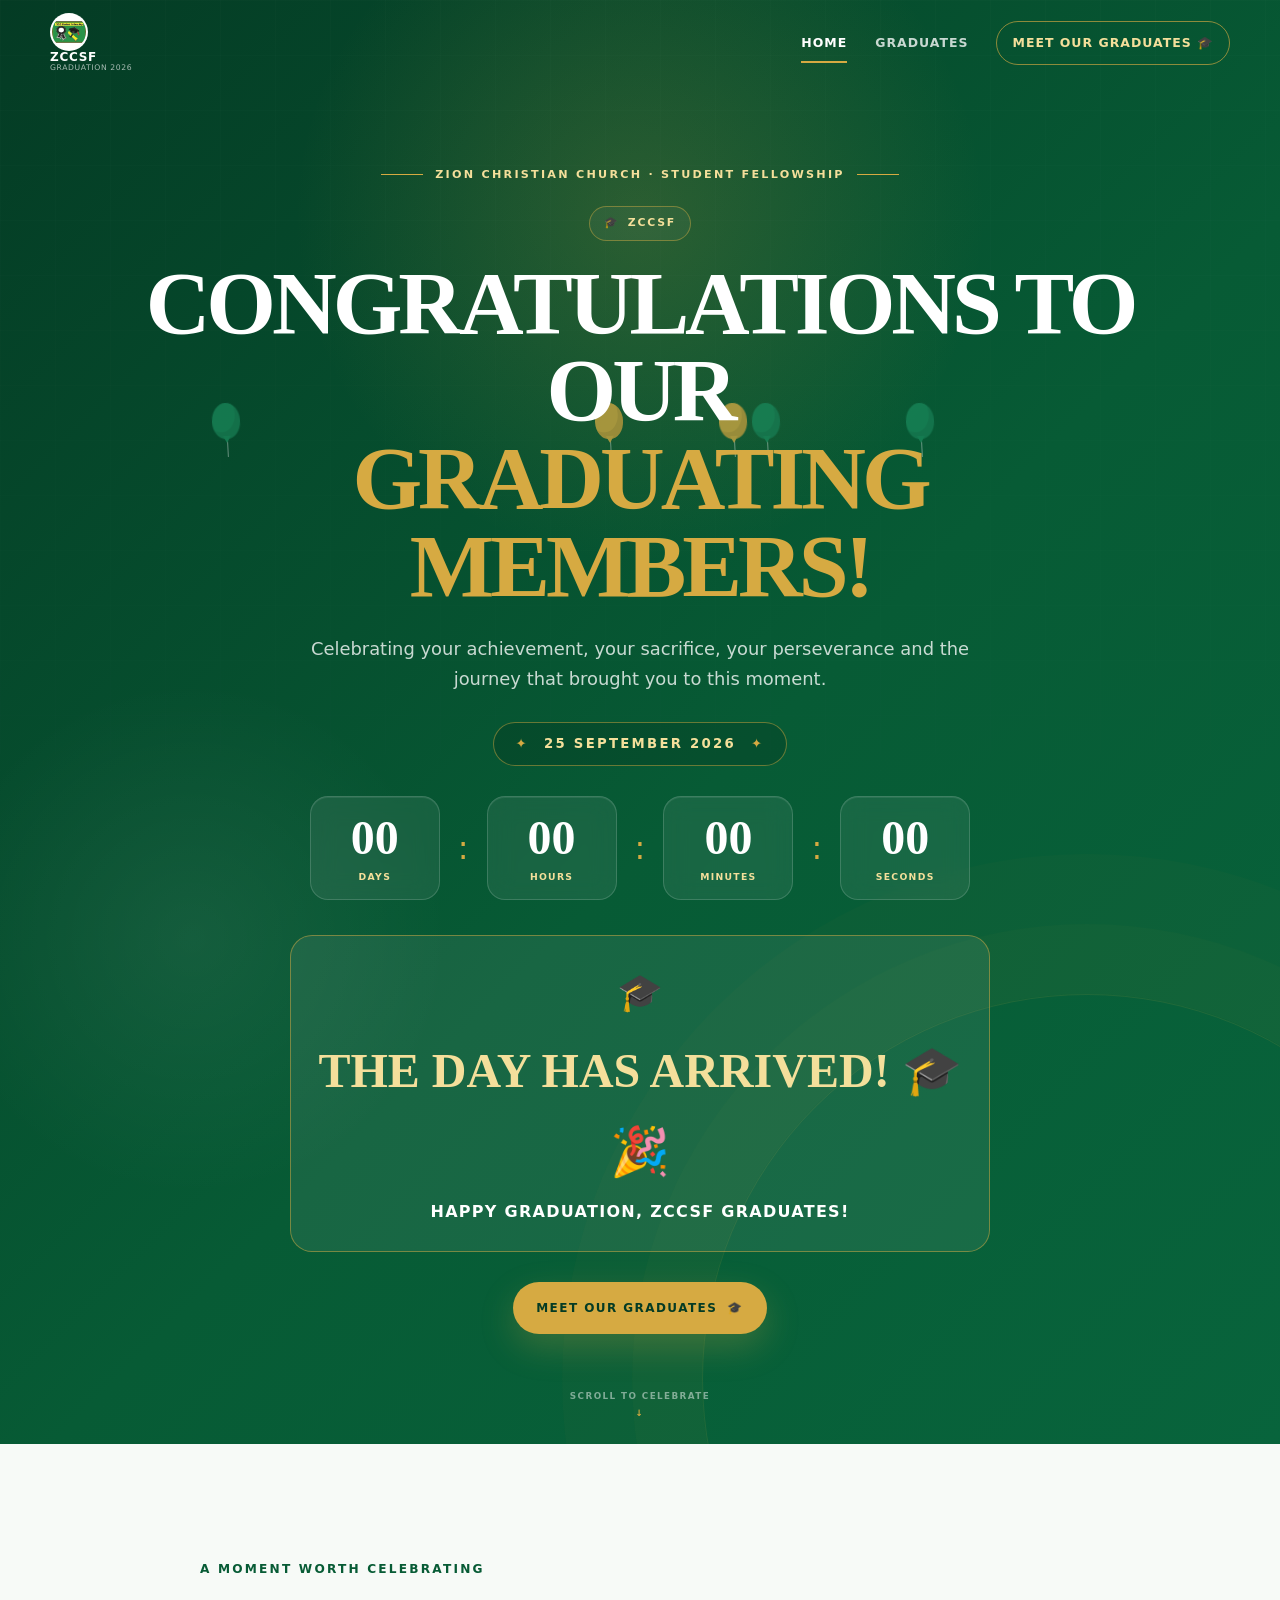
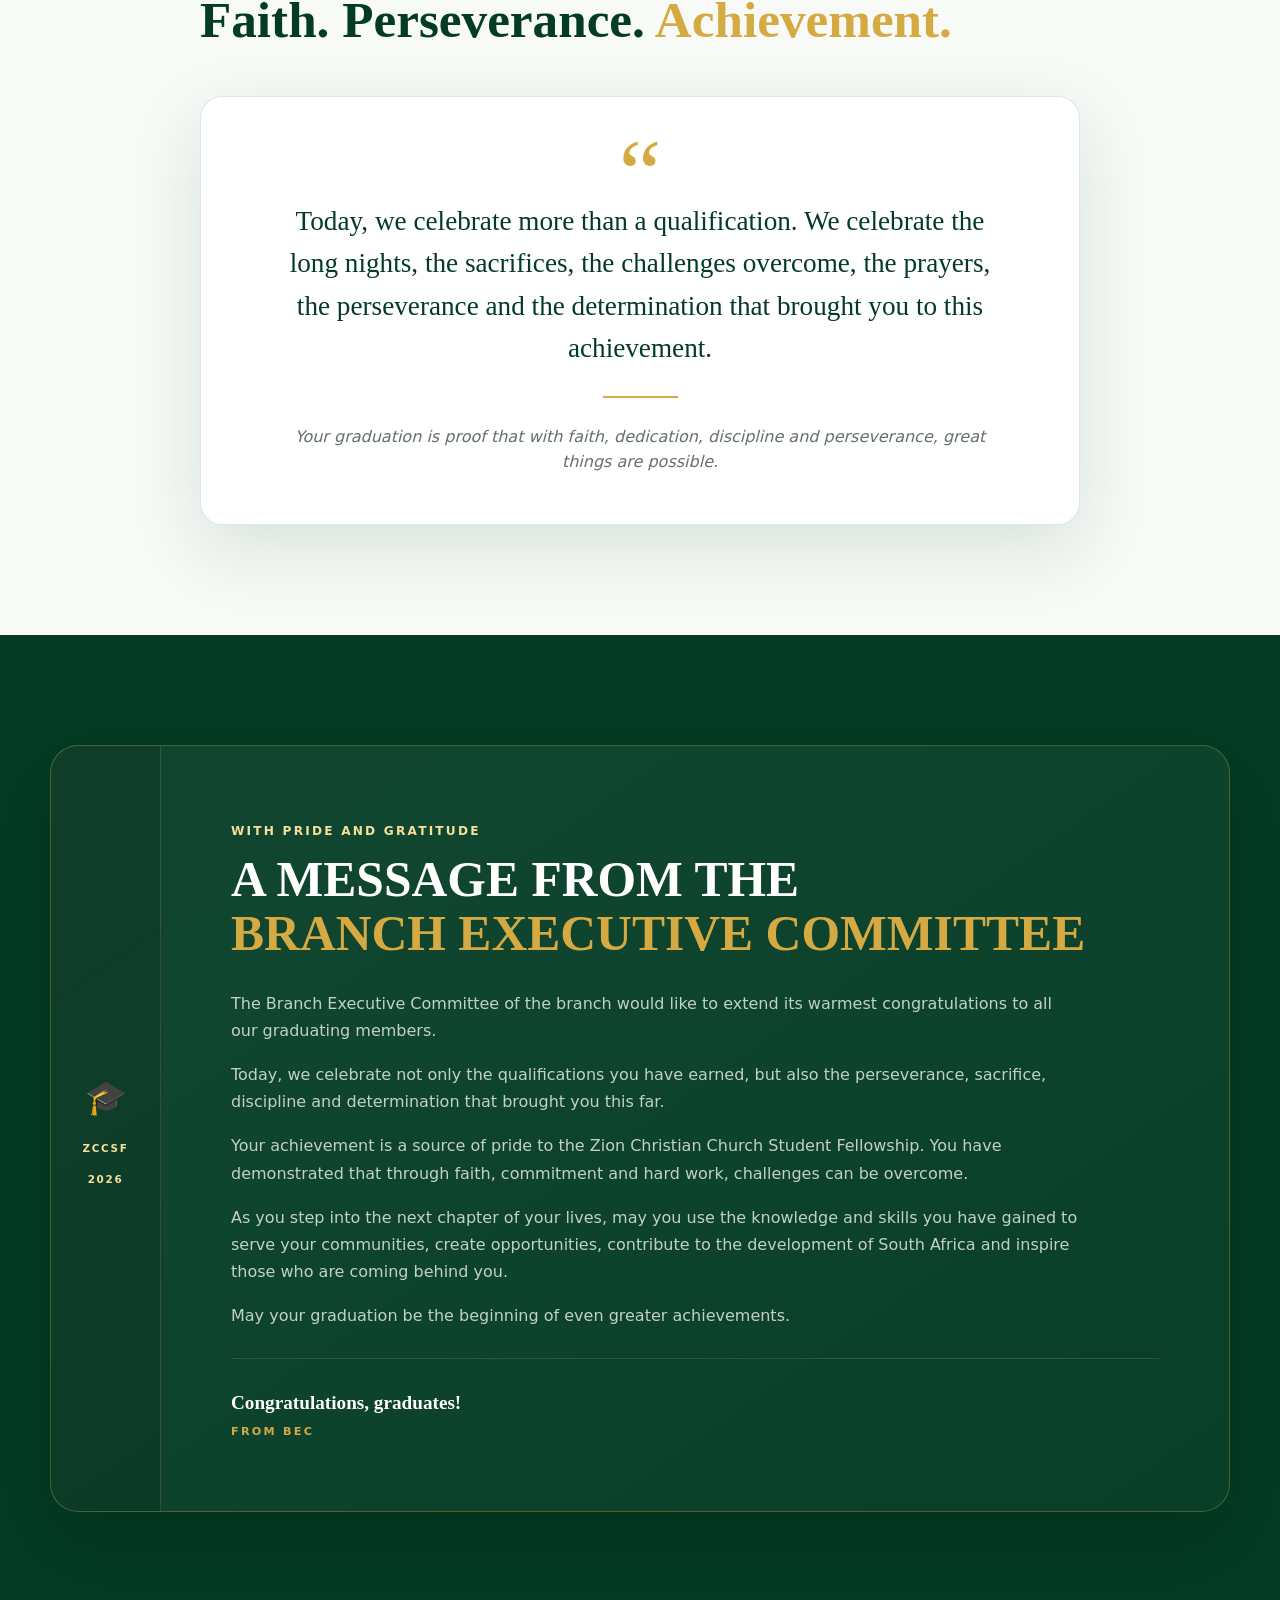
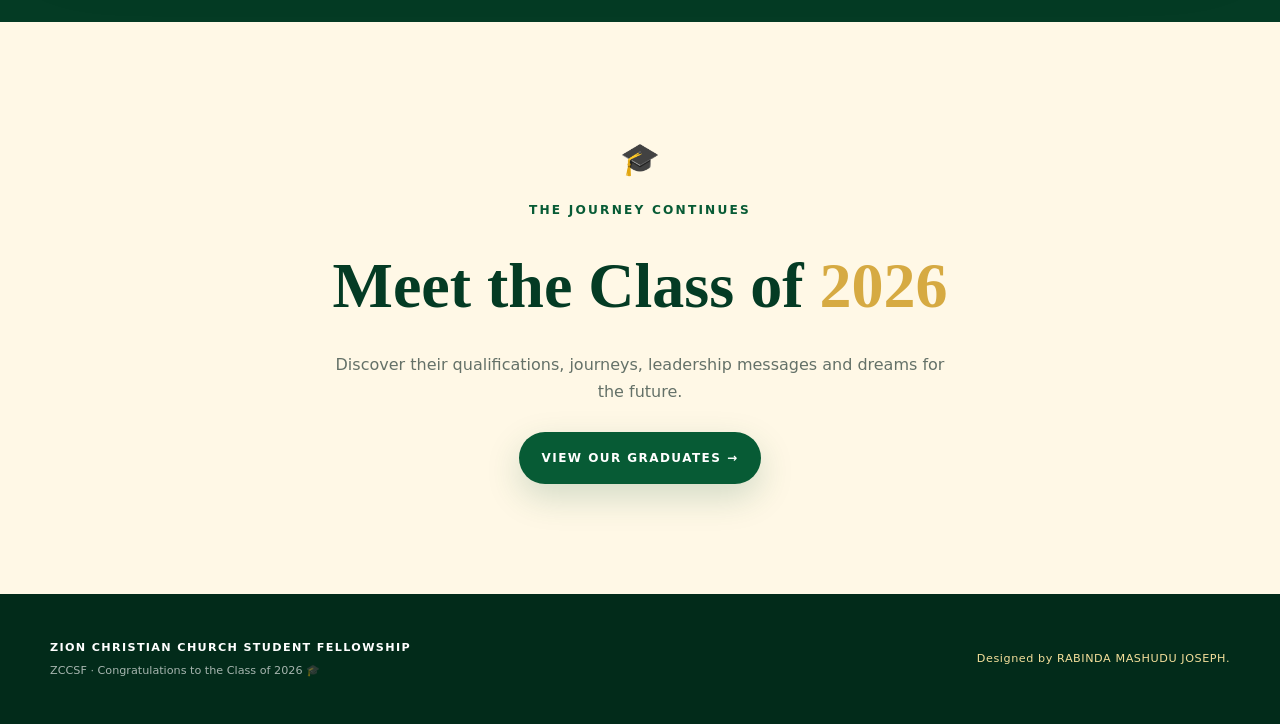
==== commit 8621d516: "Change background music source file" ====
--- a/index.html
+++ b/index.html
@@ -22,7 +22,7 @@
     <div id="celebration-layer" aria-hidden="true"></div>
 
     <audio id="backgroundMusic" autoplay loop>
-    <source src="videos/diporofito.mpeg" type="audio/mpeg">
+    <source src="videos/konyana.mpeg" type="audio/mpeg">
     </audio>
 
     <!-- =========================================================
